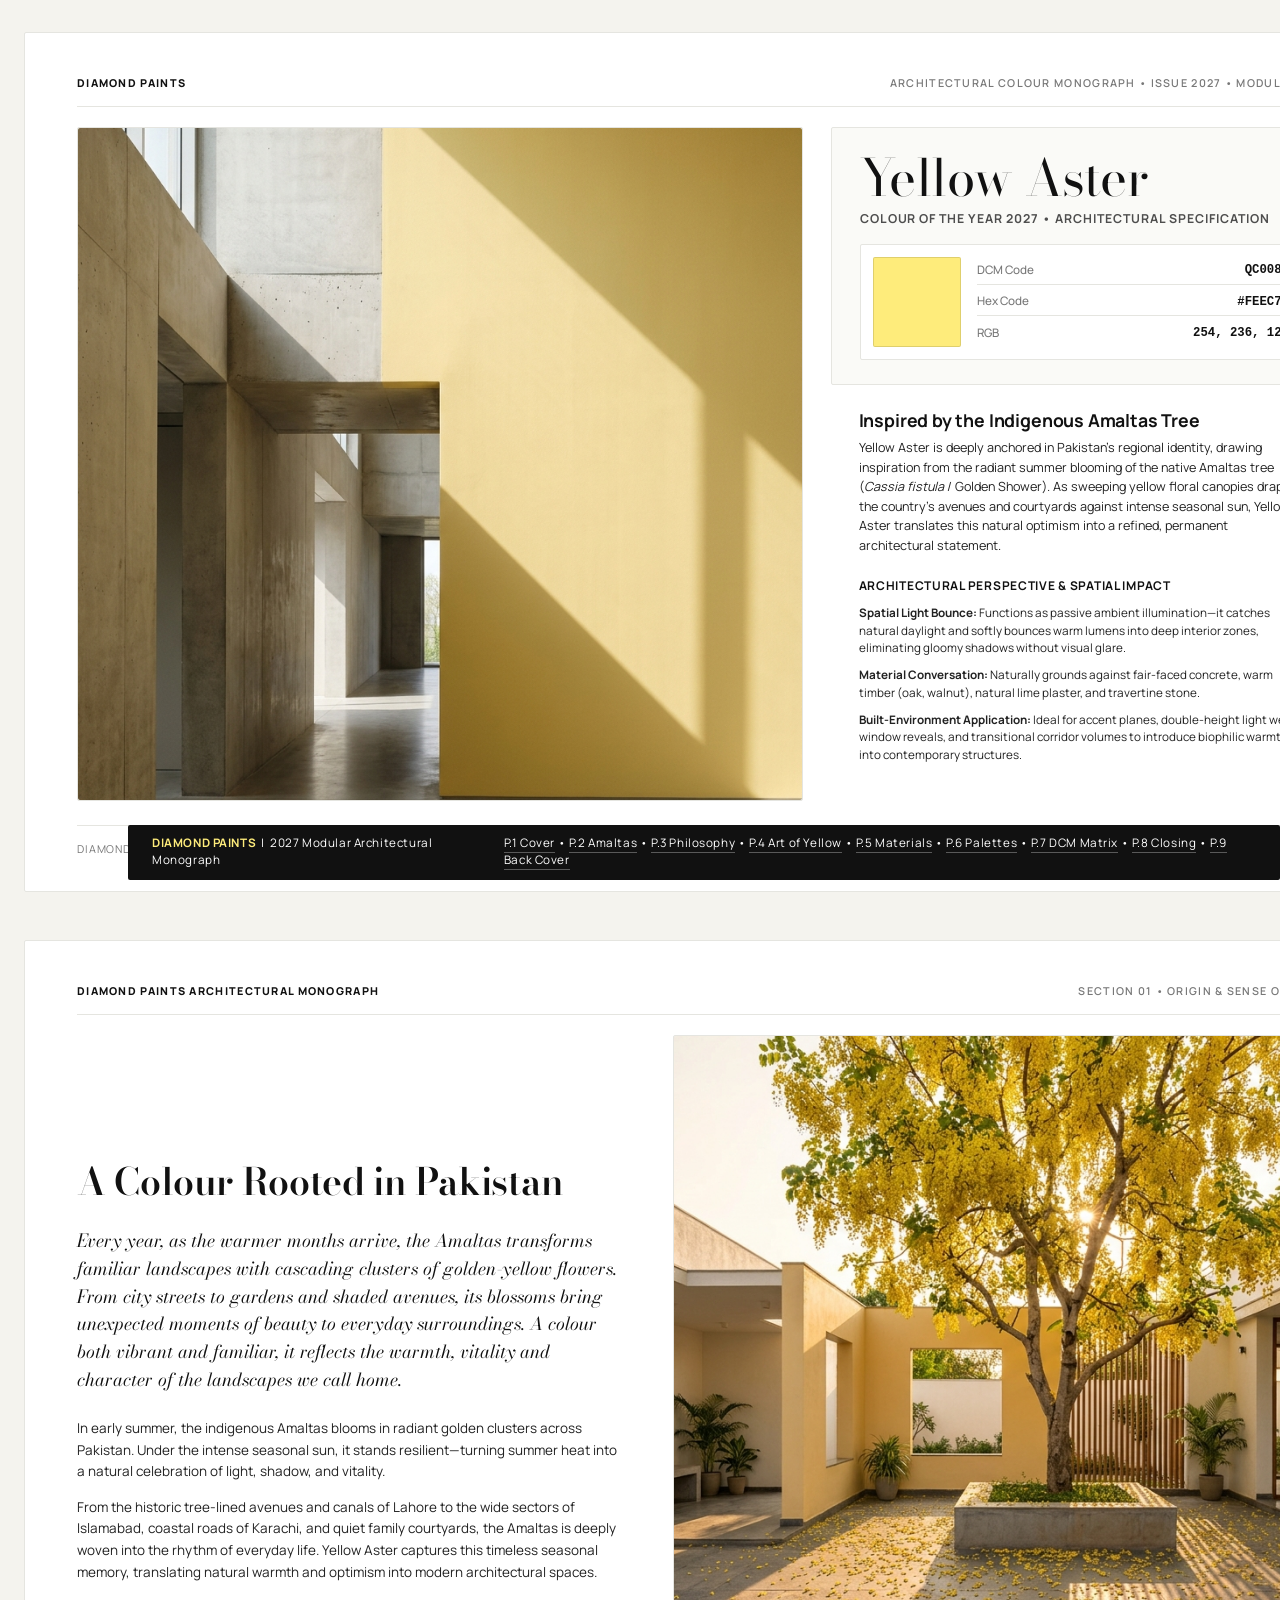
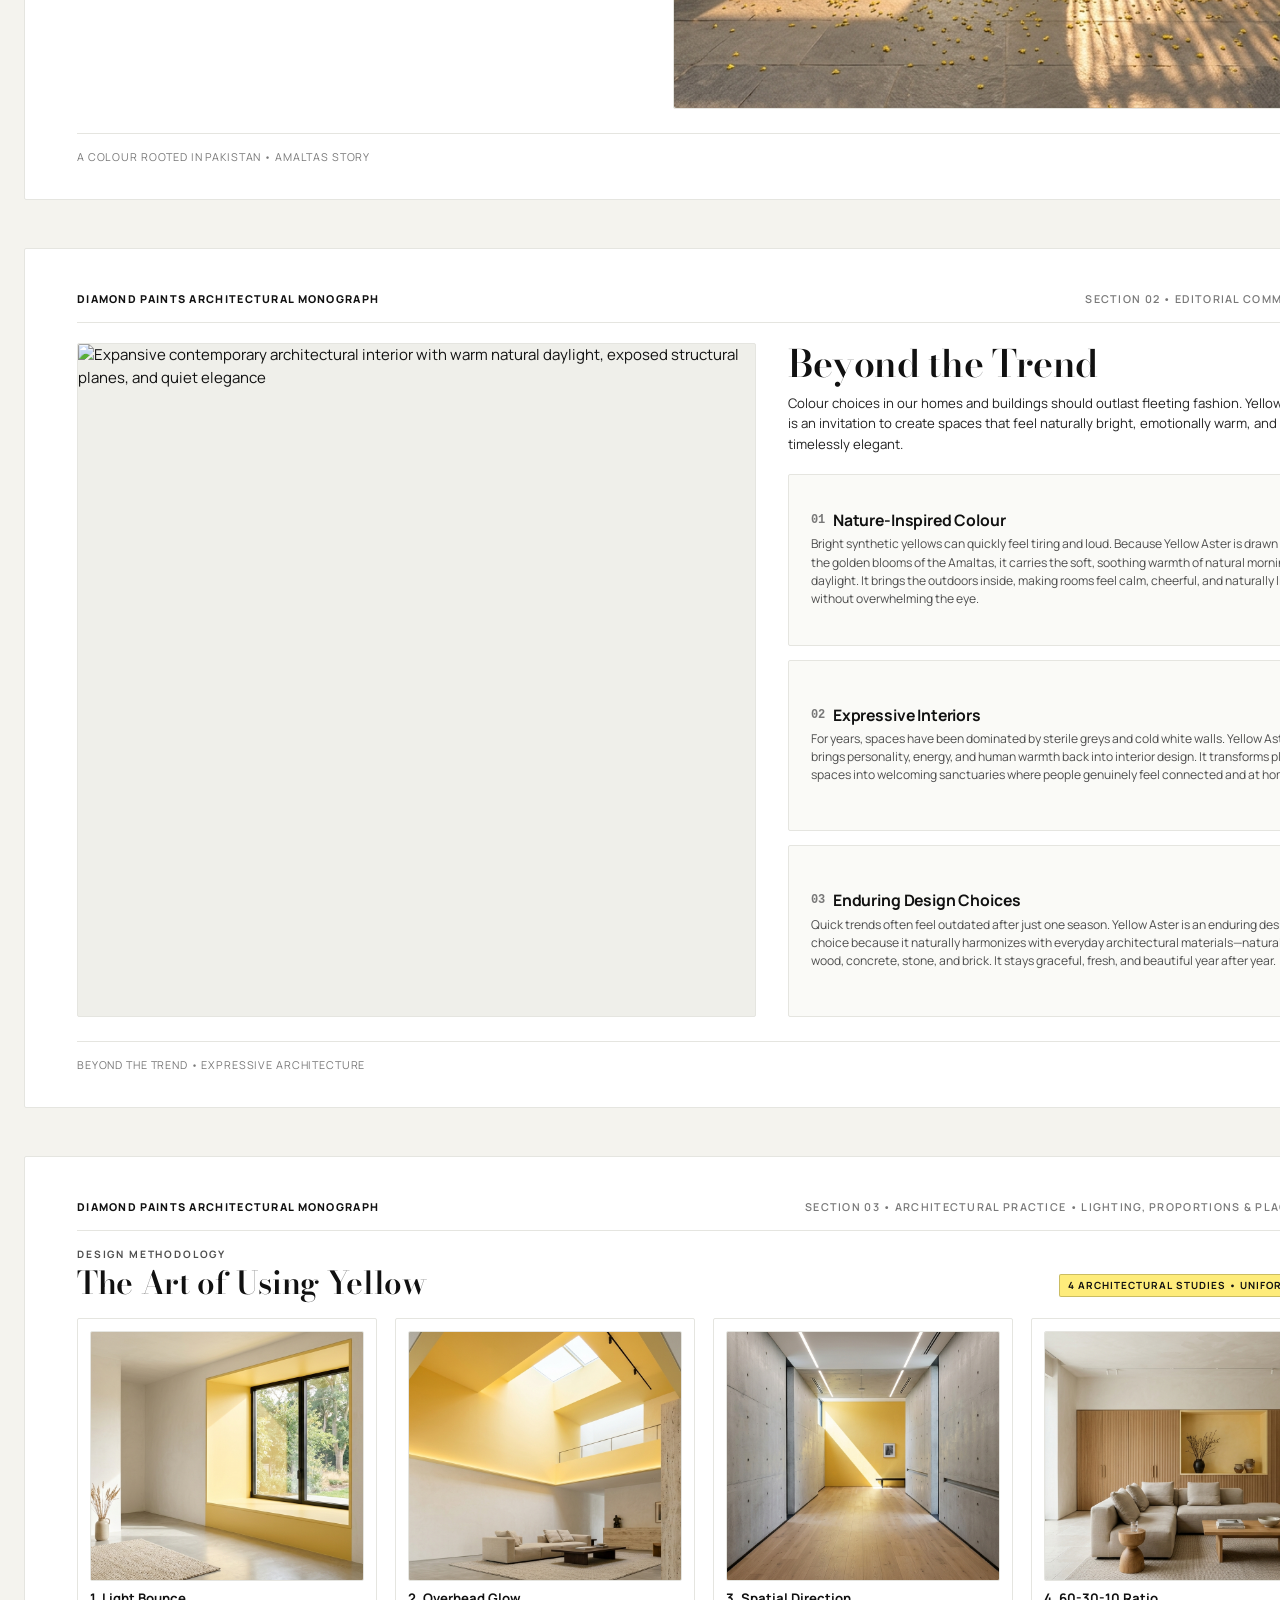
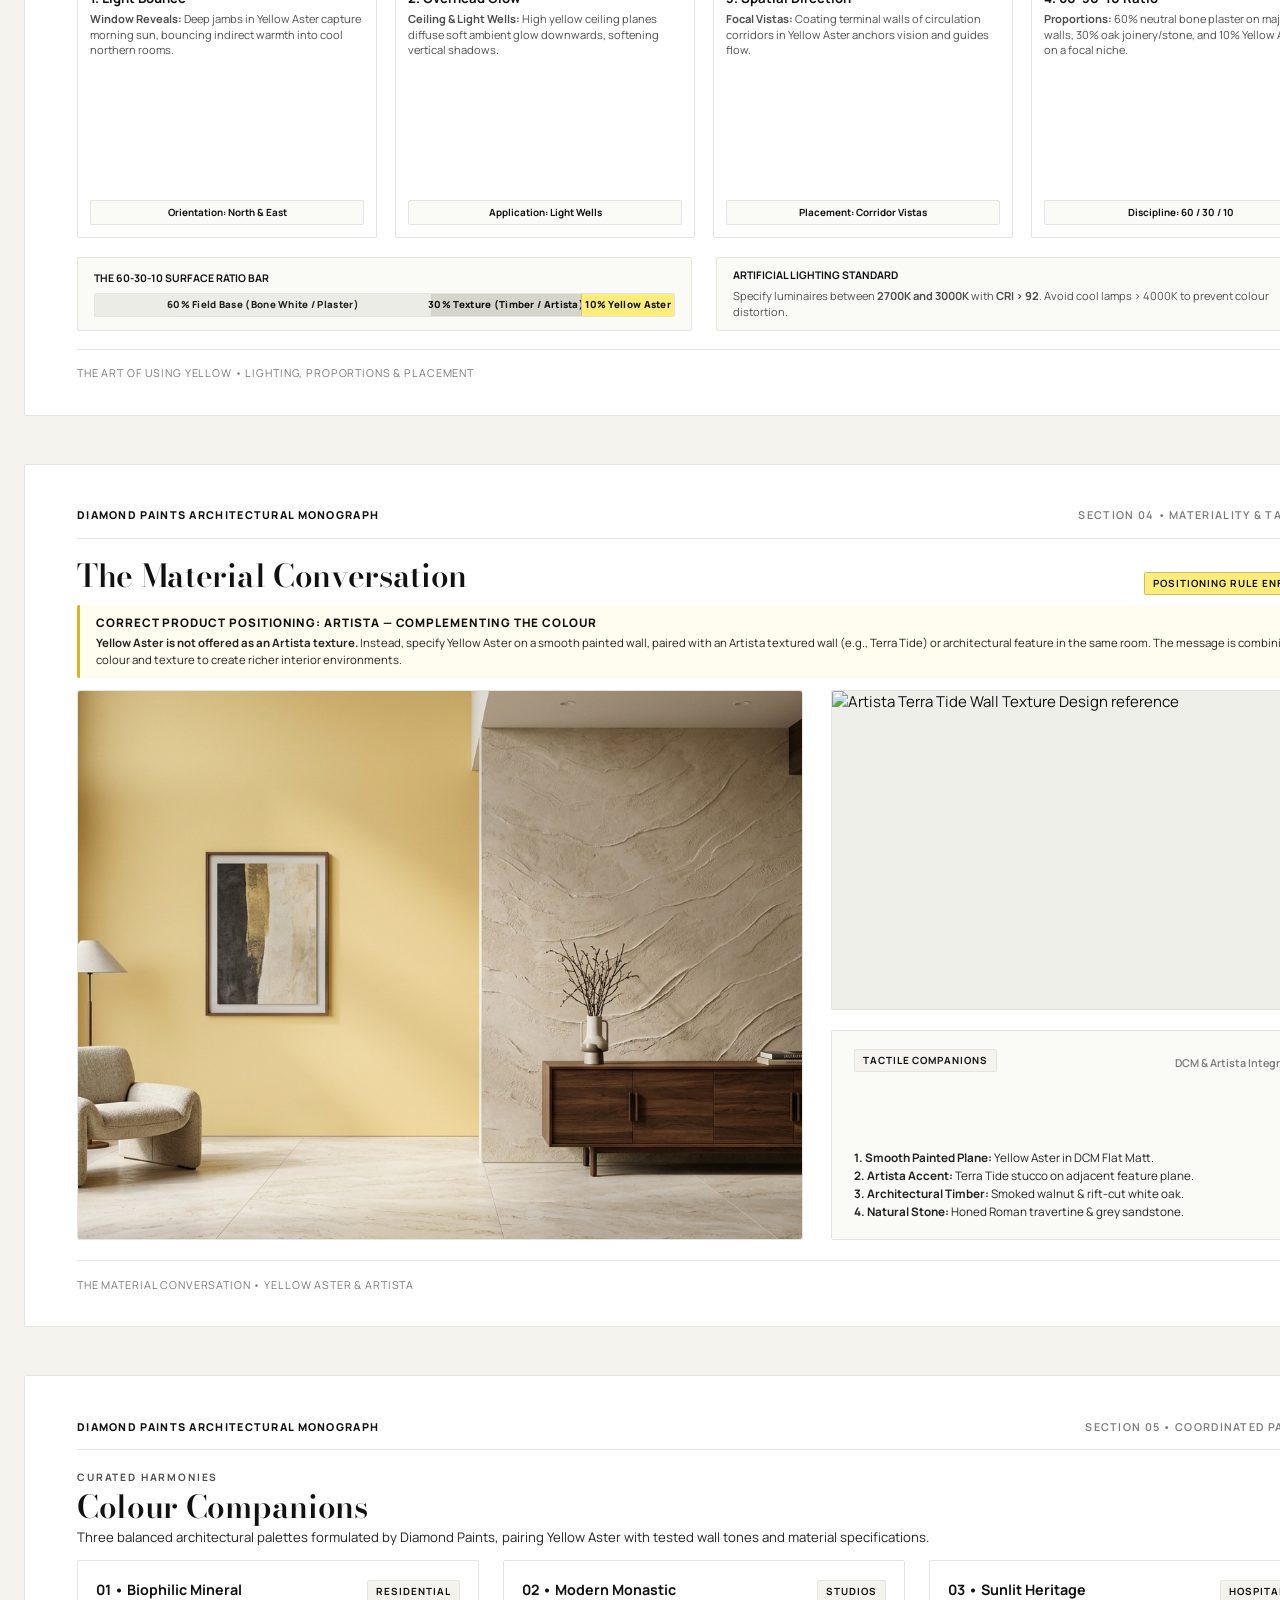
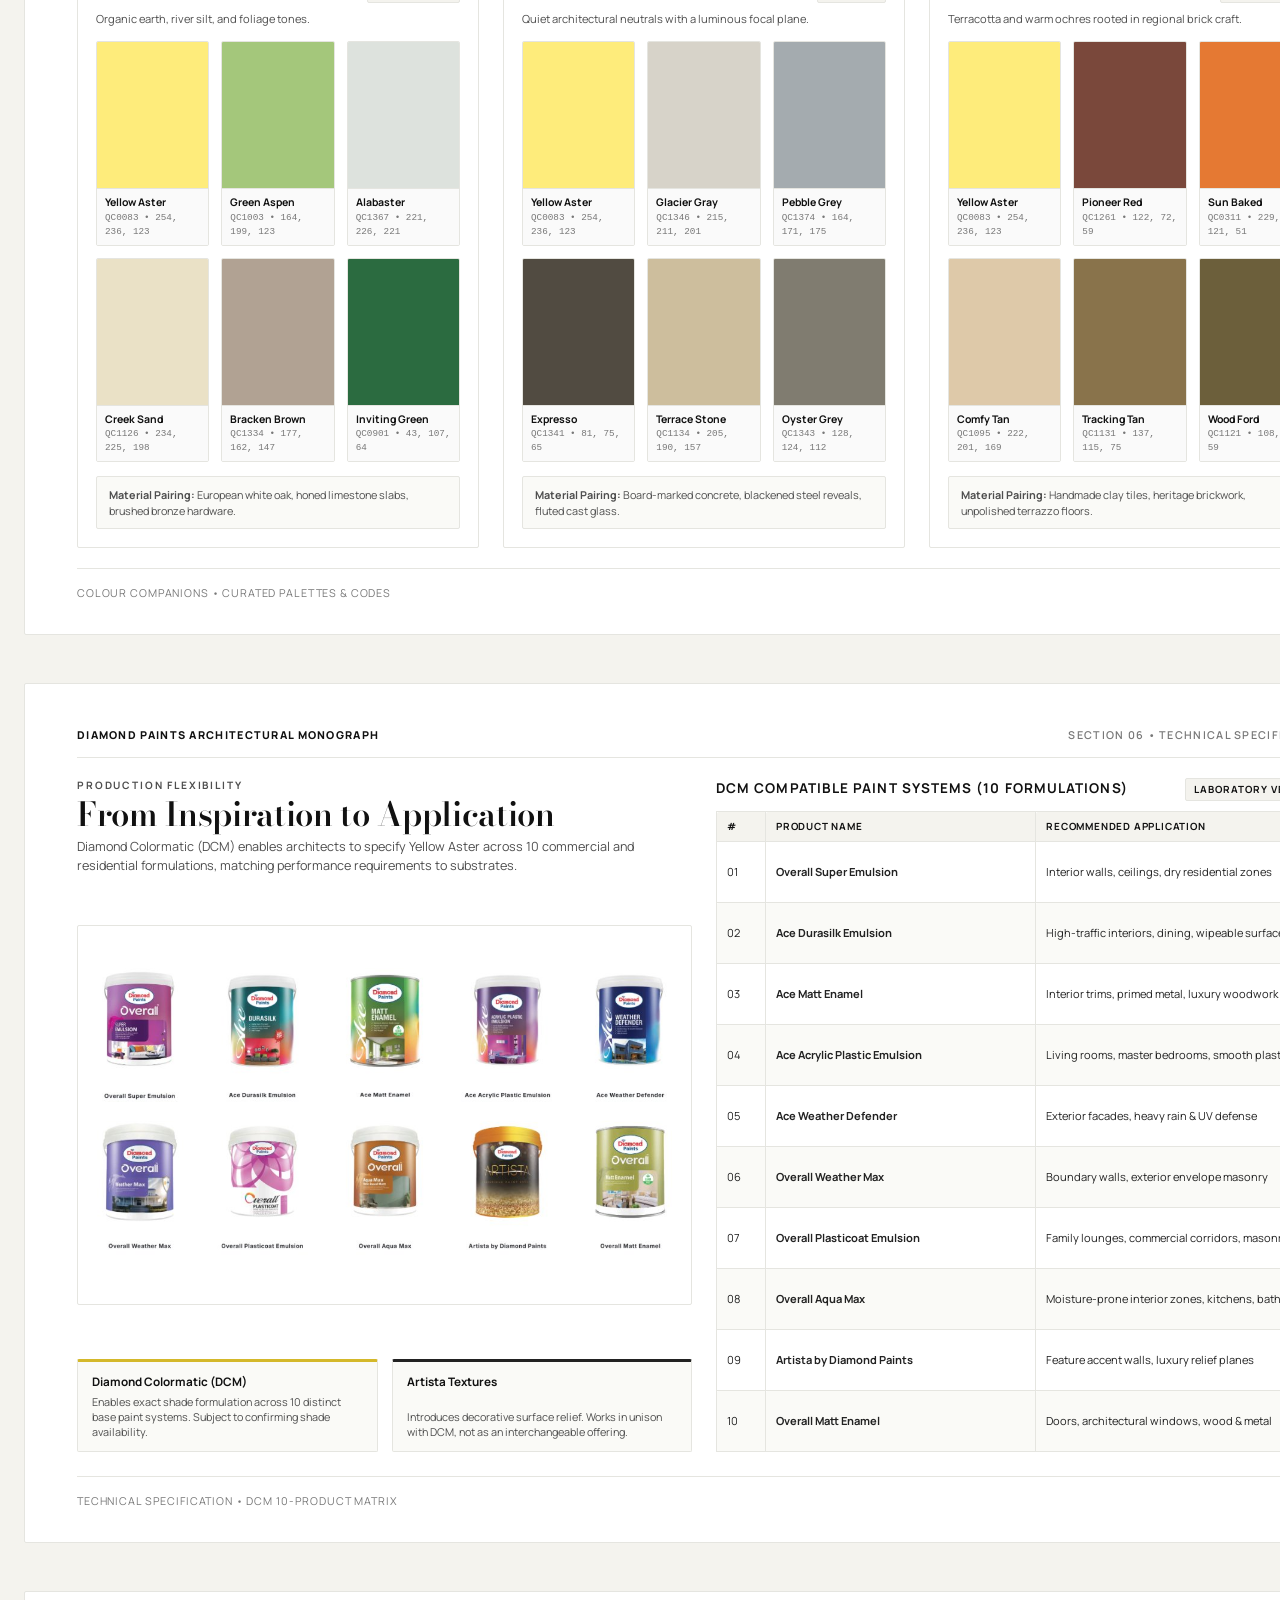
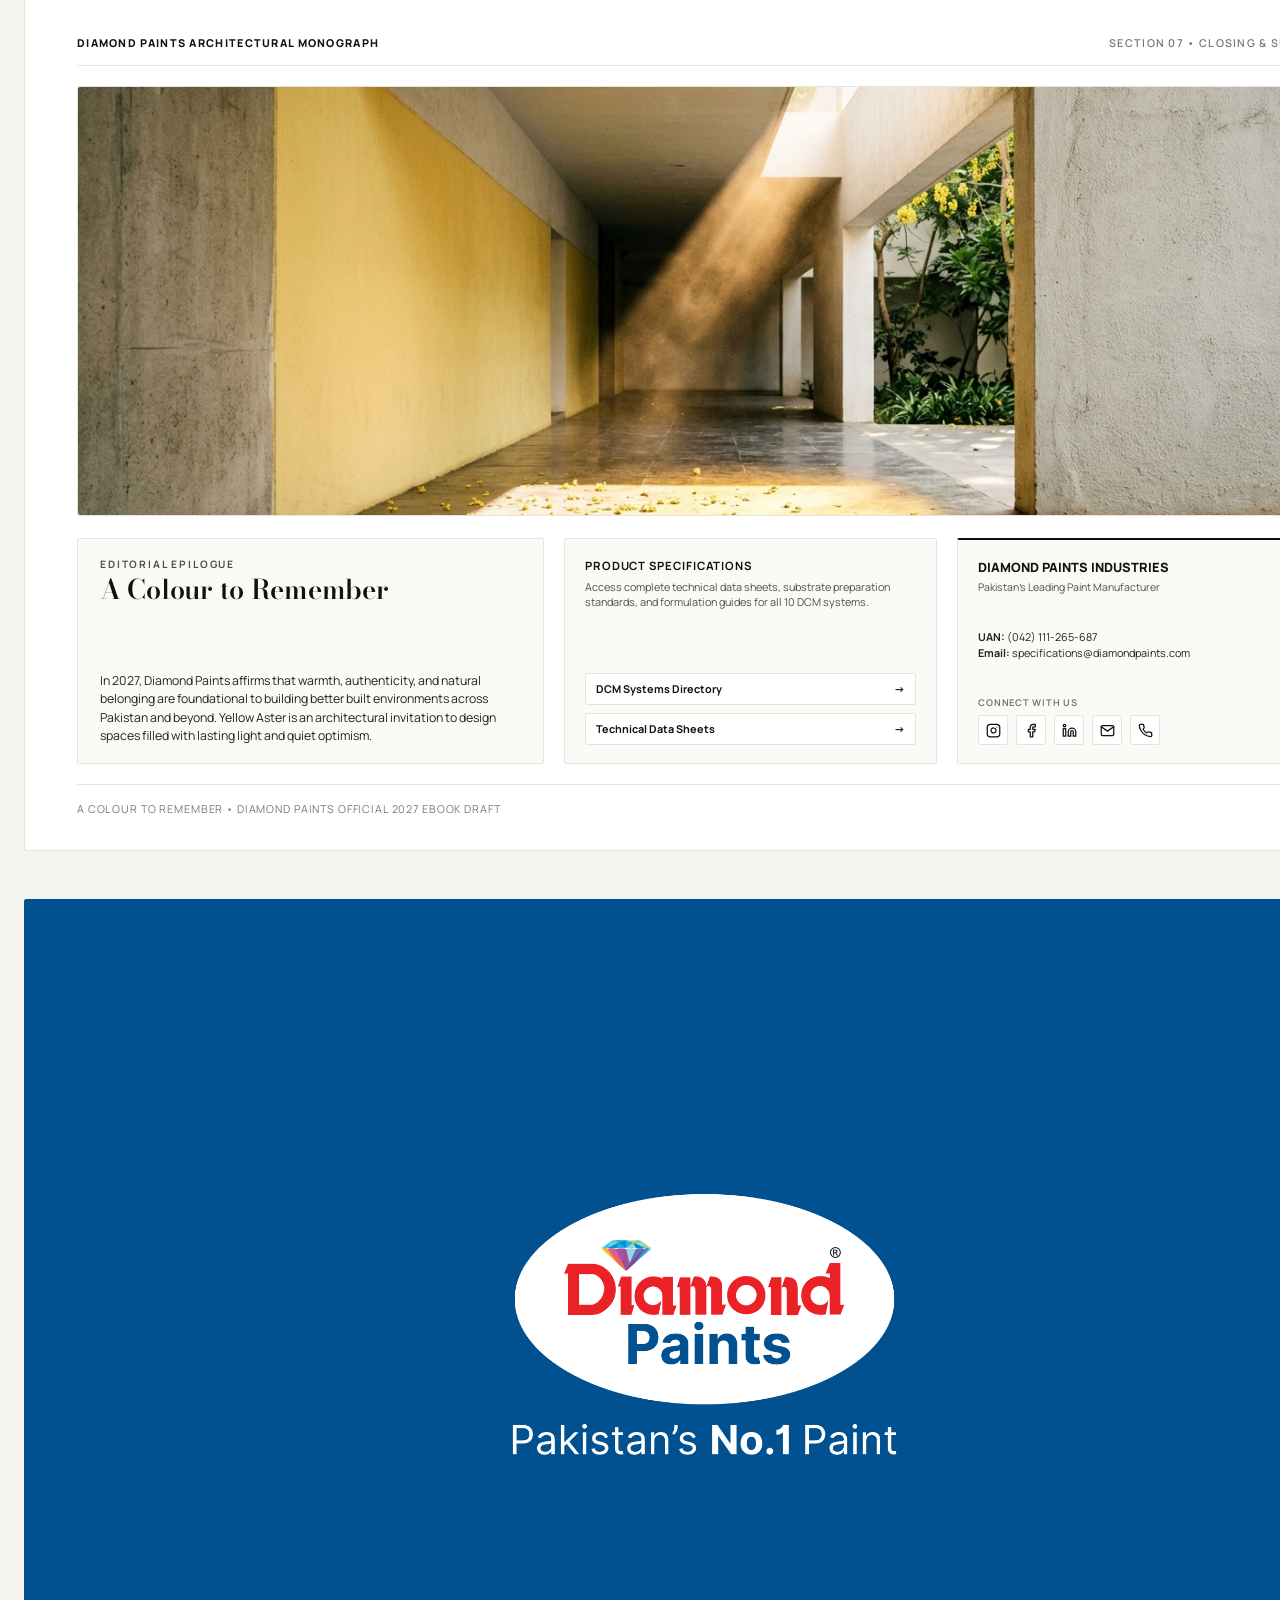
==== index.html @ f9f3ded3 "Diamond Paints Colour of the Year 2027 Architectural Monograph" ====
<!DOCTYPE html>
<html lang="en">
<head>
  <meta charset="UTF-8">
  <meta name="viewport" content="width=1408, initial-scale=0.35, minimum-scale=0.1, maximum-scale=3.0">
  <title>Diamond Paints — Colour of the Year 2027: Yellow Aster (Architectural Grid Edition)</title>
  <link rel="stylesheet" href="styles.css">
</head>
<body>

  <!-- Floating Navigation Controls for Review -->
  <nav class="doc-controls" aria-label="Document Navigation">
    <div><span>DIAMOND PAINTS</span> &nbsp;|&nbsp; 2027 Modular Architectural Monograph</div>
    <div>
      <a href="#page-1">P.1 Cover</a> &bull;
      <a href="#page-2">P.2 Amaltas</a> &bull;
      <a href="#page-3">P.3 Philosophy</a> &bull;
      <a href="#page-4">P.4 Art of Yellow</a> &bull;
      <a href="#page-5">P.5 Materials</a> &bull;
      <a href="#page-6">P.6 Palettes</a> &bull;
      <a href="#page-7">P.7 DCM Matrix</a> &bull;
      <a href="#page-8">P.8 Closing</a> &bull;
      <a href="#page-9">P.9 Back Cover</a>
    </div>
  </nav>

  <!-- =========================================================================
       PAGE 1: COVER (MODULAR ARCHITECTURAL ALIGNMENT)
       ========================================================================= -->
  <section class="page" id="page-1">
    <header class="page-header">
      <div class="brand">DIAMOND PAINTS</div>
      <div>Architectural Colour Monograph &bull; Issue 2027 &bull; Modular Grid</div>
    </header>

    <div class="page-body">
      <div style="display: grid; grid-template-columns: 1.45fr 1fr; gap: 28px; align-items: start;">
        <!-- Left Column: Master Hero Render (Wider and Taller to eliminate bottom space) -->
        <figure style="height: 674px;">
          <div class="img-hero-frame" style="height: 674px;">
            <img src="assets/render-cover.jpg" alt="Architectural monograph cover render featuring minimalist concrete planes, soft morning daylight, and Yellow Aster plane" />
          </div>
        </figure>

        <!-- Right Column: Height-Matched Modular Stack (674px) -->
        <div style="display: flex; flex-direction: column; justify-content: flex-start; height: 674px;">
          <!-- Top Card: Color Identity & Core Specifications (No Formula) -->
          <div class="data-box" style="padding: 24px 28px;">
            <h1 style="font-size: 3.4rem; line-height: 1.02; margin: 0 0 6px 0;">Yellow Aster</h1>

            <div style="font-size: 0.82rem; font-weight: 700; color: var(--slate); text-transform: uppercase; letter-spacing: 0.08em; margin-bottom: 16px;">
              Colour of the Year 2027 &bull; Architectural Specification
            </div>

            <!-- Color Swatch & Specification Grid (Clean presentation: DCM, Hex, RGB) -->
            <div style="display: grid; grid-template-columns: 88px 1fr; gap: 16px; align-items: stretch; background: #FFFFFF; border: 1px solid var(--border-hairline); border-radius: var(--radius); padding: 12px;">
              <!-- Architectural Color Swatch Block -->
              <div style="background: var(--yellow-flower); border: 1px solid rgba(0, 0, 0, 0.12); border-radius: var(--radius); min-height: 82px;"></div>

              <!-- Core Technical Codes (Without Formula Details) -->
              <div style="display: flex; flex-direction: column; justify-content: center; gap: 4px;">
                <div class="data-metric" style="padding: 4px 0;">
                  <span class="label" style="font-size: 0.78rem;">DCM Code</span>
                  <span class="val" style="font-size: 0.82rem;">QC0083</span>
                </div>
                <div class="data-metric" style="padding: 4px 0;">
                  <span class="label" style="font-size: 0.78rem;">Hex Code</span>
                  <span class="val" style="font-size: 0.82rem;">#FEEC7B</span>
                </div>
                <div class="data-metric" style="padding: 4px 0; border-bottom: none;">
                  <span class="label" style="font-size: 0.78rem;">RGB</span>
                  <span class="val" style="font-size: 0.82rem;">254, 236, 123</span>
                </div>
              </div>
            </div>
          </div>

          <!-- Bottom Section: National Positioning (Amaltas Inspiration) & Architectural Guide (Exact 28px Alignment & Natural Spacing) -->
          <div style="padding: 0 28px; margin-top: 26px; display: flex; flex-direction: column;">
            <!-- National Positioning Section -->
            <div style="margin-bottom: 22px;">
              <h3 style="font-size: 1.18rem; margin-bottom: 8px; color: var(--ink);">Inspired by the Indigenous Amaltas Tree</h3>
              <p style="font-size: 0.84rem; line-height: 1.55; color: var(--charcoal); margin: 0;">
                Yellow Aster is deeply anchored in Pakistan’s regional identity, drawing inspiration from the radiant summer blooming of the native Amaltas tree (<em>Cassia fistula</em> / Golden Shower). As sweeping yellow floral canopies drape the country's avenues and courtyards against intense seasonal sun, Yellow Aster translates this natural optimism into a refined, permanent architectural statement.
              </p>
            </div>

            <!-- Architectural Explanation (Easily understandable for Architects - Unboxed) -->
            <div>
              <h4 style="font-size: 0.8rem; margin-bottom: 10px; letter-spacing: 0.06em; text-transform: uppercase; color: var(--ink);">Architectural Perspective &amp; Spatial Impact</h4>
              <div style="display: flex; flex-direction: column; gap: 10px;">
                <p style="font-size: 0.78rem; line-height: 1.48; color: var(--charcoal); margin: 0;">
                  <strong>Spatial Light Bounce:</strong> Functions as passive ambient illumination—it catches natural daylight and softly bounces warm lumens into deep interior zones, eliminating gloomy shadows without visual glare.
                </p>
                <p style="font-size: 0.78rem; line-height: 1.48; color: var(--charcoal); margin: 0;">
                  <strong>Material Conversation:</strong> Naturally grounds against fair-faced concrete, warm timber (oak, walnut), natural lime plaster, and travertine stone.
                </p>
                <p style="font-size: 0.78rem; line-height: 1.48; color: var(--charcoal); margin: 0;">
                  <strong>Built-Environment Application:</strong> Ideal for accent planes, double-height light wells, window reveals, and transitional corridor volumes to introduce biophilic warmth into contemporary structures.
                </p>
              </div>
            </div>
          </div>
        </div>
      </div>
    </div>

    <footer class="page-footer">
      <div>Diamond Paints Professional &bull; Colour Research Division</div>
      <div class="page-number">01</div>
    </footer>
  </section>


  <!-- =========================================================================
       PAGE 2: A COLOUR ROOTED IN PAKISTAN (MODULAR ALIGNMENT)
       ========================================================================= -->
  <section class="page" id="page-2">
    <header class="page-header">
      <div class="brand">Diamond Paints Architectural Monograph</div>
      <div>Section 01 &bull; Origin &amp; Sense of Place</div>
    </header>

    <div class="page-body">
      <div style="display: grid; grid-template-columns: 1.15fr 1.35fr; gap: 36px; align-items: start;">
        
        <!-- Left: Editorial Content (Clean, unboxed, concise) -->
        <div style="display: flex; flex-direction: column; justify-content: center; height: 674px; padding: 8px 12px 8px 0;">
          
          <h2 style="font-size: 2.5rem; line-height: 1.12; margin-bottom: 24px; color: var(--ink);">
            A Colour Rooted in Pakistan
          </h2>

          <!-- The Amaltas Quote (Pure Typography, No Box, No Lines) -->
          <div style="font-family: var(--font-serif); font-size: 1.2rem; line-height: 1.55; color: var(--ink); margin-bottom: 24px; font-style: italic;">
            Every year, as the warmer months arrive, the Amaltas transforms familiar landscapes with cascading clusters of golden-yellow flowers. From city streets to gardens and shaded avenues, its blossoms bring unexpected moments of beauty to everyday surroundings. A colour both vibrant and familiar, it reflects the warmth, vitality and character of the landscapes we call home.
          </div>

          <!-- Seasonal Blooms & Everyday Landscapes Narrative -->
          <div style="display: flex; flex-direction: column; gap: 14px;">
            <p style="font-size: 0.9rem; line-height: 1.6; color: var(--charcoal); margin: 0;">
              In early summer, the indigenous Amaltas blooms in radiant golden clusters across Pakistan. Under the intense seasonal sun, it stands resilient—turning summer heat into a natural celebration of light, shadow, and vitality.
            </p>
            <p style="font-size: 0.9rem; line-height: 1.6; color: var(--charcoal); margin: 0;">
              From the historic tree-lined avenues and canals of Lahore to the wide sectors of Islamabad, coastal roads of Karachi, and quiet family courtyards, the Amaltas is deeply woven into the rhythm of everyday life. Yellow Aster captures this timeless seasonal memory, translating natural warmth and optimism into modern architectural spaces.
            </p>
          </div>

        </div>

        <!-- Right: Amaltas Courtyard Render (Height Matched to 674px) -->
        <figure style="height: 674px;">
          <div class="img-hero-frame" style="height: 674px; width: 100%;">
            <img src="assets/amaltas-architecture.jpg" alt="Contemporary South Asian architectural courtyard with a blooming golden Amaltas tree against grey stone pavers and plaster walls" />
          </div>
        </figure>

      </div>
    </div>

    <footer class="page-footer">
      <div>A Colour Rooted in Pakistan &bull; Amaltas Story</div>
      <div class="page-number">02</div>
    </footer>
  </section>


  <!-- =========================================================================
       PAGE 3: BEYOND THE TREND (MODULAR ALIGNMENT)
       ========================================================================= -->
  <section class="page" id="page-3">
    <header class="page-header">
      <div class="brand">Diamond Paints Architectural Monograph</div>
      <div>Section 02 &bull; Editorial Commentary</div>
    </header>

    <div class="page-body">
      <div style="display: grid; grid-template-columns: 1.25fr 1fr; gap: 32px; align-items: start;">
        <!-- Left: Expansive Architectural Render (674px) -->
        <figure style="height: 674px;">
          <div class="img-hero-frame" style="height: 674px; width: 100%;">
            <img src="https://images.unsplash.com/photo-1600585154340-be6161a56a0c?auto=format&fit=crop&w=1200&q=80" alt="Expansive contemporary architectural interior with warm natural daylight, exposed structural planes, and quiet elegance" />
          </div>
        </figure>

        <!-- Right: Editorial Commentary in Subtle Numbered Boxes -->
        <div style="display: flex; flex-direction: column; justify-content: space-between; height: 674px;">
          
          <div style="margin-bottom: 8px;">
            <h2 style="font-size: 2.5rem; line-height: 1.12; margin: 0 0 8px 0; color: var(--ink);">Beyond the Trend</h2>
            <p style="font-size: 0.88rem; line-height: 1.55; color: var(--charcoal); margin: 0;">
              Colour choices in our homes and buildings should outlast fleeting fashion. Yellow Aster is an invitation to create spaces that feel naturally bright, emotionally warm, and timelessly elegant.
            </p>
          </div>

          <!-- 3 Plain-Language Pillars in Subtle Boxes -->
          <div style="display: flex; flex-direction: column; justify-content: space-between; flex: 1; gap: 14px; margin-top: 12px;">
            
            <!-- Box 1: Nature-Inspired Colour -->
            <div class="data-box" style="flex: 1; display: flex; flex-direction: column; justify-content: center; padding: 18px 22px;">
              <h3 style="font-size: 1.05rem; margin-bottom: 6px; color: var(--ink); font-weight: 700; display: flex; align-items: center; gap: 8px;">
                <span style="font-size: 0.8rem; font-weight: 800; color: var(--neutral-mid); font-family: monospace;">01</span>
                Nature-Inspired Colour
              </h3>
              <p style="font-size: 0.81rem; line-height: 1.5; color: var(--slate); margin: 0;">
                Bright synthetic yellows can quickly feel tiring and loud. Because Yellow Aster is drawn from the golden blooms of the Amaltas, it carries the soft, soothing warmth of natural morning daylight. It brings the outdoors inside, making rooms feel calm, cheerful, and naturally lit without overwhelming the eye.
              </p>
            </div>

            <!-- Box 2: Expressive Interiors -->
            <div class="data-box" style="flex: 1; display: flex; flex-direction: column; justify-content: center; padding: 18px 22px;">
              <h3 style="font-size: 1.05rem; margin-bottom: 6px; color: var(--ink); font-weight: 700; display: flex; align-items: center; gap: 8px;">
                <span style="font-size: 0.8rem; font-weight: 800; color: var(--neutral-mid); font-family: monospace;">02</span>
                Expressive Interiors
              </h3>
              <p style="font-size: 0.81rem; line-height: 1.5; color: var(--slate); margin: 0;">
                For years, spaces have been dominated by sterile greys and cold white walls. Yellow Aster brings personality, energy, and human warmth back into interior design. It transforms plain spaces into welcoming sanctuaries where people genuinely feel connected and at home.
              </p>
            </div>

            <!-- Box 3: Enduring Design Choices -->
            <div class="data-box" style="flex: 1; display: flex; flex-direction: column; justify-content: center; padding: 18px 22px;">
              <h3 style="font-size: 1.05rem; margin-bottom: 6px; color: var(--ink); font-weight: 700; display: flex; align-items: center; gap: 8px;">
                <span style="font-size: 0.8rem; font-weight: 800; color: var(--neutral-mid); font-family: monospace;">03</span>
                Enduring Design Choices
              </h3>
              <p style="font-size: 0.81rem; line-height: 1.5; color: var(--slate); margin: 0;">
                Quick trends often feel outdated after just one season. Yellow Aster is an enduring design choice because it naturally harmonizes with everyday architectural materials—natural wood, concrete, stone, and brick. It stays graceful, fresh, and beautiful year after year.
              </p>
            </div>

          </div>

        </div>
      </div>
    </div>

    <footer class="page-footer">
      <div>Beyond the Trend &bull; Expressive Architecture</div>
      <div class="page-number">03</div>
    </footer>
  </section>


  <!-- =========================================================================
       PAGE 4: THE ART OF USING YELLOW (STRICT ARCHITECTURAL ALIGNMENT)
       ========================================================================= -->
  <section class="page" id="page-4">
    <header class="page-header">
      <div class="brand">Diamond Paints Architectural Monograph</div>
      <div>Section 03 &bull; Architectural Practice &bull; Lighting, Proportions &amp; Placement</div>
    </header>

    <div class="page-body">
      <!-- Top Title & Badge Bar (Fixed Height) -->
      <div style="display: flex; justify-content: space-between; align-items: flex-end; margin-bottom: 12px; height: 50px; flex-shrink: 0;">
        <div>
          <span class="eyebrow">Design Methodology</span>
          <h2 style="margin: 0; line-height: 1.1;">The Art of Using Yellow</h2>
        </div>
        <div style="text-align: right;">
          <span class="spec-badge yellow">4 Architectural Studies &bull; Uniform Grid</span>
        </div>
      </div>

      <!-- Center: 4 Strictly Aligned Cards Grid -->
      <div class="grid-4-col" style="flex: 1; max-height: 520px;">
        
        <!-- Scene 1 -->
        <div class="scene-card-aligned">
          <div class="scene-img-box">
            <img src="assets/render-window-reveal-light.jpg" alt="Window reveal light reflection render showing morning sun bouncing warm golden light off a Yellow Aster jamb" />
          </div>
          <div class="scene-content">
            <h4>1. Light Bounce</h4>
            <p>
              <strong>Window Reveals:</strong> Deep jambs in Yellow Aster capture morning sun, bouncing indirect warmth into cool northern rooms.
            </p>
          </div>
          <div class="spec-tag">Orientation: North &amp; East</div>
        </div>

        <!-- Scene 2 -->
        <div class="scene-card-aligned">
          <div class="scene-img-box">
            <img src="assets/render-ceiling-plane.jpg" alt="Recessed ceiling plane and skylight well in Yellow Aster casting soft ambient glow" />
          </div>
          <div class="scene-content">
            <h4>2. Overhead Glow</h4>
            <p>
              <strong>Ceiling &amp; Light Wells:</strong> High yellow ceiling planes diffuse soft ambient glow downwards, softening vertical shadows.
            </p>
          </div>
          <div class="spec-tag">Application: Light Wells</div>
        </div>

        <!-- Scene 3 -->
        <div class="scene-card-aligned">
          <div class="scene-img-box">
            <img src="assets/render-corridor-focal.jpg" alt="Minimalist corridor focal wall in Yellow Aster drawing the eye down the hallway" />
          </div>
          <div class="scene-content">
            <h4>3. Spatial Direction</h4>
            <p>
              <strong>Focal Vistas:</strong> Coating terminal walls of circulation corridors in Yellow Aster anchors vision and guides flow.
            </p>
          </div>
          <div class="spec-tag">Placement: Corridor Vistas</div>
        </div>

        <!-- Scene 4 -->
        <div class="scene-card-aligned">
          <div class="scene-img-box">
            <img src="assets/render-proportion-balance.jpg" alt="Living space showing 60-30-10 rule with 60% mineral plaster, 30% oak and stone, and 10% Yellow Aster accent" />
          </div>
          <div class="scene-content">
            <h4>4. 60-30-10 Ratio</h4>
            <p>
              <strong>Proportions:</strong> 60% neutral bone plaster on major walls, 30% oak joinery/stone, and 10% Yellow Aster on a focal niche.
            </p>
          </div>
          <div class="spec-tag">Discipline: 60 / 30 / 10</div>
        </div>

      </div>

      <!-- Bottom Bar: Two Identically Sized Boxes (Height Matched) -->
      <div class="grid-2-col" style="height: 72px; flex-shrink: 0; margin-top: 14px;">
        <div class="data-box" style="padding: 10px 16px; justify-content: center;">
          <div style="font-size: 0.7rem; font-weight: 700; text-transform: uppercase; color: var(--ink); margin-bottom: 6px;">
            The 60-30-10 Surface Ratio Bar
          </div>
          <div class="ratio-bar">
            <div class="ratio-seg ratio-60">60% Field Base (Bone White / Plaster)</div>
            <div class="ratio-seg ratio-30">30% Texture (Timber / Artista)</div>
            <div class="ratio-seg ratio-10">10% Yellow Aster</div>
          </div>
        </div>

        <div class="data-box" style="padding: 10px 16px; justify-content: center;">
          <div style="font-size: 0.7rem; font-weight: 700; text-transform: uppercase; color: var(--ink); margin-bottom: 4px;">
            Artificial Lighting Standard
          </div>
          <div style="font-size: 0.74rem; color: var(--slate); line-height: 1.45;">
            Specify luminaires between <strong>2700K and 3000K</strong> with <strong>CRI &gt; 92</strong>. Avoid cool lamps &gt; 4000K to prevent colour distortion.
          </div>
        </div>
      </div>
    </div>

    <footer class="page-footer">
      <div>The Art of Using Yellow &bull; Lighting, Proportions &amp; Placement</div>
      <div class="page-number">04</div>
    </footer>
  </section>


  <!-- =========================================================================
       PAGE 5: THE MATERIAL CONVERSATION (MODULAR ALIGNMENT)
       ========================================================================= -->
  <section class="page" id="page-5">
    <header class="page-header">
      <div class="brand">Diamond Paints Architectural Monograph</div>
      <div>Section 04 &bull; Materiality &amp; Tactility</div>
    </header>

    <div class="page-body">
      <!-- Top Title & Positioning Banner -->
      <div style="flex-shrink: 0; margin-bottom: 12px;">
        <div style="display: flex; justify-content: space-between; align-items: baseline; margin-bottom: 6px;">
          <h2 style="margin: 0;">The Material Conversation</h2>
          <span class="spec-badge yellow">Positioning Rule Enforced</span>
        </div>
        <div class="architect-callout" style="border-left-color: var(--yellow-flower-deep); background: #FFFDF0; padding: 10px 16px; margin: 0;">
          <h4 style="font-size: 0.78rem;">Correct Product Positioning: Artista &mdash; Complementing the Colour</h4>
          <p style="font-size: 0.76rem;">
            <strong>Yellow Aster is not offered as an Artista texture.</strong> Instead, specify Yellow Aster on a smooth painted wall, paired with an Artista textured wall (e.g., Terra Tide) or architectural feature in the same room. The message is combining colour and texture to create richer interior environments.
          </p>
        </div>
      </div>

      <!-- Main Split: Left Image vs Right Stack (Locked Heights: 550px) -->
      <div style="display: grid; grid-template-columns: 1.45fr 1fr; gap: 28px; height: 550px; align-items: stretch;">
        <!-- Left: Living Room Render (550px) -->
        <figure style="height: 550px;">
          <div class="img-hero-frame" style="height: 550px; width: 100%;">
            <img src="assets/render-material-conversation.jpg" alt="Interior living room render showing a smooth wall in Yellow Aster paired with an adjacent Artista textured wave stucco wall, smoked walnut, and travertine floor" />
          </div>
        </figure>

        <!-- Right: Exactly 2 Height-Aligned Stacked Boxes (550px total) -->
        <div style="display: flex; flex-direction: column; justify-content: space-between; height: 550px;">
          <!-- Top: Artista Reference Image Frame -->
          <figure style="height: 320px; margin-bottom: 20px;">
            <div class="img-hero-frame" style="height: 320px; width: 100%;">
              <img src="https://images.openai.com/static-rsc-4/kU7XF5dQpGTr8963zEDglhnfaS8AmP3YCZ8J7GLK_lsOkjI3CpZFHC4VEKpls1S8Ulh7QLNfwQ-r7Ex87ztiDkLBQVtkZQwd9BOqtbhbV3-_hDsVWM-YxFghyYN6_B9a4vs_47fAmKlNdKcnWcG7FqH52dDZFqo0TEarD2QTncw?purpose=inline" alt="Artista Terra Tide Wall Texture Design reference" />
            </div>
          </figure>

          <!-- Bottom: Material Palette Spec Box matching bottom baseline -->
          <div class="data-box" style="height: 210px; justify-content: space-between; padding: 18px 22px;">
            <div style="display: flex; justify-content: space-between; align-items: center;">
              <span class="spec-badge" style="display: inline-block; width: fit-content;">Tactile Companions</span>
              <span style="font-size: 0.72rem; color: var(--neutral-mid); font-weight: 600;">DCM &amp; Artista Integration</span>
            </div>
            <div style="font-size: 0.78rem; color: var(--charcoal); line-height: 1.55;">
              <strong>1. Smooth Painted Plane:</strong> Yellow Aster in DCM Flat Matt.<br>
              <strong>2. Artista Accent:</strong> Terra Tide stucco on adjacent feature plane.<br>
              <strong>3. Architectural Timber:</strong> Smoked walnut &amp; rift-cut white oak.<br>
              <strong>4. Natural Stone:</strong> Honed Roman travertine &amp; grey sandstone.
            </div>
          </div>
        </div>
      </div>
    </div>

    <footer class="page-footer">
      <div>The Material Conversation &bull; Yellow Aster &amp; Artista</div>
      <div class="page-number">05</div>
    </footer>
  </section>


  <!-- =========================================================================
       PAGE 6: COLOUR COMPANIONS (MODULAR ALIGNMENT)
       ========================================================================= -->
  <section class="page" id="page-6">
    <header class="page-header">
      <div class="brand">Diamond Paints Architectural Monograph</div>
      <div>Section 05 &bull; Coordinated Palettes</div>
    </header>

    <div class="page-body">
      <!-- Title Block -->
      <div style="flex-shrink: 0; margin-bottom: 12px;">
        <span class="eyebrow">Curated Harmonies</span>
        <h2 style="margin-bottom: 4px;">Colour Companions</h2>
        <p class="lead" style="font-size: 0.88rem; margin: 0;">
          Three balanced architectural palettes formulated by Diamond Paints, pairing Yellow Aster with tested wall tones and material specifications.
        </p>
      </div>

      <!-- 3 Strictly Aligned Palette Cards Grid (100% Height Matched) -->
      <div class="grid-3-col" style="flex: 1;">
        
        <!-- Palette 01 -->
        <div class="palette-aligned-card">
          <div>
            <div style="display: flex; justify-content: space-between; align-items: baseline; margin-bottom: 4px;">
              <strong style="font-size: 0.95rem; color: var(--ink);">01 &bull; Biophilic Mineral</strong>
              <span class="spec-badge">Residential</span>
            </div>
            <p style="font-size: 0.74rem; color: var(--slate); margin: 0;">Organic earth, river silt, and foliage tones.</p>
          </div>

          <div class="palette-swatches-grid-6">
            <div class="palette-swatch-item">
              <div class="palette-swatch-box" style="background-color: #FEEC7B;"></div>
              <div class="palette-swatch-info"><span class="name">Yellow Aster</span><span class="code">QC0083 &bull; 254, 236, 123</span></div>
            </div>
            <div class="palette-swatch-item">
              <div class="palette-swatch-box" style="background-color: #A4C77B;"></div>
              <div class="palette-swatch-info"><span class="name">Green Aspen</span><span class="code">QC1003 &bull; 164, 199, 123</span></div>
            </div>
            <div class="palette-swatch-item">
              <div class="palette-swatch-box" style="background-color: #DDE2DD;"></div>
              <div class="palette-swatch-info"><span class="name">Alabaster</span><span class="code">QC1367 &bull; 221, 226, 221</span></div>
            </div>
            <div class="palette-swatch-item">
              <div class="palette-swatch-box" style="background-color: #EAE1C6;"></div>
              <div class="palette-swatch-info"><span class="name">Creek Sand</span><span class="code">QC1126 &bull; 234, 225, 198</span></div>
            </div>
            <div class="palette-swatch-item">
              <div class="palette-swatch-box" style="background-color: #B1A293;"></div>
              <div class="palette-swatch-info"><span class="name">Bracken Brown</span><span class="code">QC1334 &bull; 177, 162, 147</span></div>
            </div>
            <div class="palette-swatch-item">
              <div class="palette-swatch-box" style="background-color: #2B6B40;"></div>
              <div class="palette-swatch-info"><span class="name">Inviting Green</span><span class="code">QC0901 &bull; 43, 107, 64</span></div>
            </div>
          </div>

          <div class="data-box" style="padding: 10px 12px; margin: 0; flex-shrink: 0;">
            <div style="font-size: 0.72rem; color: var(--slate); line-height: 1.45;">
              <strong>Material Pairing:</strong> European white oak, honed limestone slabs, brushed bronze hardware.
            </div>
          </div>
        </div>

        <!-- Palette 02 -->
        <div class="palette-aligned-card">
          <div>
            <div style="display: flex; justify-content: space-between; align-items: baseline; margin-bottom: 4px;">
              <strong style="font-size: 0.95rem; color: var(--ink);">02 &bull; Modern Monastic</strong>
              <span class="spec-badge">Studios</span>
            </div>
            <p style="font-size: 0.74rem; color: var(--slate); margin: 0;">Quiet architectural neutrals with a luminous focal plane.</p>
          </div>

          <div class="palette-swatches-grid-6">
            <div class="palette-swatch-item">
              <div class="palette-swatch-box" style="background-color: #FEEC7B;"></div>
              <div class="palette-swatch-info"><span class="name">Yellow Aster</span><span class="code">QC0083 &bull; 254, 236, 123</span></div>
            </div>
            <div class="palette-swatch-item">
              <div class="palette-swatch-box" style="background-color: #D7D3C9;"></div>
              <div class="palette-swatch-info"><span class="name">Glacier Gray</span><span class="code">QC1346 &bull; 215, 211, 201</span></div>
            </div>
            <div class="palette-swatch-item">
              <div class="palette-swatch-box" style="background-color: #A4ABAF;"></div>
              <div class="palette-swatch-info"><span class="name">Pebble Grey</span><span class="code">QC1374 &bull; 164, 171, 175</span></div>
            </div>
            <div class="palette-swatch-item">
              <div class="palette-swatch-box" style="background-color: #514B41;"></div>
              <div class="palette-swatch-info"><span class="name">Expresso</span><span class="code">QC1341 &bull; 81, 75, 65</span></div>
            </div>
            <div class="palette-swatch-item">
              <div class="palette-swatch-box" style="background-color: #CDBE9D;"></div>
              <div class="palette-swatch-info"><span class="name">Terrace Stone</span><span class="code">QC1134 &bull; 205, 190, 157</span></div>
            </div>
            <div class="palette-swatch-item">
              <div class="palette-swatch-box" style="background-color: #807C70;"></div>
              <div class="palette-swatch-info"><span class="name">Oyster Grey</span><span class="code">QC1343 &bull; 128, 124, 112</span></div>
            </div>
          </div>

          <div class="data-box" style="padding: 10px 12px; margin: 0; flex-shrink: 0;">
            <div style="font-size: 0.72rem; color: var(--slate); line-height: 1.45;">
              <strong>Material Pairing:</strong> Board-marked concrete, blackened steel reveals, fluted cast glass.
            </div>
          </div>
        </div>

        <!-- Palette 03 -->
        <div class="palette-aligned-card">
          <div>
            <div style="display: flex; justify-content: space-between; align-items: baseline; margin-bottom: 4px;">
              <strong style="font-size: 0.95rem; color: var(--ink);">03 &bull; Sunlit Heritage</strong>
              <span class="spec-badge">Hospitality</span>
            </div>
            <p style="font-size: 0.74rem; color: var(--slate); margin: 0;">Terracotta and warm ochres rooted in regional brick craft.</p>
          </div>

          <div class="palette-swatches-grid-6">
            <div class="palette-swatch-item">
              <div class="palette-swatch-box" style="background-color: #FEEC7B;"></div>
              <div class="palette-swatch-info"><span class="name">Yellow Aster</span><span class="code">QC0083 &bull; 254, 236, 123</span></div>
            </div>
            <div class="palette-swatch-item">
              <div class="palette-swatch-box" style="background-color: #7A483B;"></div>
              <div class="palette-swatch-info"><span class="name">Pioneer Red</span><span class="code">QC1261 &bull; 122, 72, 59</span></div>
            </div>
            <div class="palette-swatch-item">
              <div class="palette-swatch-box" style="background-color: #E57933;"></div>
              <div class="palette-swatch-info"><span class="name">Sun Baked</span><span class="code">QC0311 &bull; 229, 121, 51</span></div>
            </div>
            <div class="palette-swatch-item">
              <div class="palette-swatch-box" style="background-color: #DEC9A9;"></div>
              <div class="palette-swatch-info"><span class="name">Comfy Tan</span><span class="code">QC1095 &bull; 222, 201, 169</span></div>
            </div>
            <div class="palette-swatch-item">
              <div class="palette-swatch-box" style="background-color: #89734B;"></div>
              <div class="palette-swatch-info"><span class="name">Tracking Tan</span><span class="code">QC1131 &bull; 137, 115, 75</span></div>
            </div>
            <div class="palette-swatch-item">
              <div class="palette-swatch-box" style="background-color: #6C5F3B;"></div>
              <div class="palette-swatch-info"><span class="name">Wood Ford</span><span class="code">QC1121 &bull; 108, 95, 59</span></div>
            </div>
          </div>

          <div class="data-box" style="padding: 10px 12px; margin: 0; flex-shrink: 0;">
            <div style="font-size: 0.72rem; color: var(--slate); line-height: 1.45;">
              <strong>Material Pairing:</strong> Handmade clay tiles, heritage brickwork, unpolished terrazzo floors.
            </div>
          </div>
        </div>

      </div>
    </div>

    <footer class="page-footer">
      <div>Colour Companions &bull; Curated Palettes &amp; Codes</div>
      <div class="page-number">06</div>
    </footer>
  </section>


  <!-- =========================================================================
       PAGE 7: FROM INSPIRATION TO APPLICATION (MODULAR ALIGNMENT)
       ========================================================================= -->
  <section class="page" id="page-7">
    <header class="page-header">
      <div class="brand">Diamond Paints Architectural Monograph</div>
      <div>Section 06 &bull; Technical Specification</div>
    </header>

    <div class="page-body">
      <div class="grid-2-col" style="height: 674px; align-items: stretch;">
        <!-- Left: Studio Swatches Image & DCM vs Artista Modules (674px) -->
        <div style="display: flex; flex-direction: column; justify-content: space-between; height: 674px;">
          <div>
            <span class="eyebrow" style="margin-bottom: 2px;">Production Flexibility</span>
            <h2 style="font-size: 2.2rem; margin: 0 0 6px 0; line-height: 1.1;">From Inspiration to Application</h2>
            <p style="font-size: 0.84rem; color: var(--slate); margin: 0 0 10px 0;">
              Diamond Colormatic (DCM) enables architects to specify Yellow Aster across 10 commercial and residential formulations, matching performance requirements to substrates.
            </p>
          </div>

          <figure style="height: 380px; margin-bottom: 14px;">
            <div class="img-hero-frame" style="height: 380px; width: 100%; background: #FFFFFF;">
              <img src="assets/dcm-10-products.jpg" alt="Diamond Paints 10 Compatible DCM Products" style="object-fit: contain; width: 100%; height: 100%;" />
            </div>
          </figure>

          <div style="display: grid; grid-template-columns: 1fr 1fr; gap: 14px; flex-shrink: 0;">
            <div class="data-box" style="border-top: 3px solid var(--yellow-flower-deep); padding: 12px 14px;">
              <strong style="font-size: 0.78rem; color: var(--ink);">Diamond Colormatic (DCM)</strong>
              <p style="font-size: 0.72rem; margin: 3px 0 0 0; color: var(--slate); line-height: 1.4;">
                Enables exact shade formulation across 10 distinct base paint systems. Subject to confirming shade availability.
              </p>
            </div>
            <div class="data-box" style="border-top: 3px solid var(--charcoal); padding: 12px 14px;">
              <strong style="font-size: 0.78rem; color: var(--ink);">Artista Textures</strong>
              <p style="font-size: 0.72rem; margin: 3px 0 0 0; color: var(--slate); line-height: 1.4;">
                Introduces decorative surface relief. Works in unison with DCM, not as an interchangeable offering.
              </p>
            </div>
          </div>
        </div>

        <!-- Right: Compact 10-Product Table (Exact Height Matched with Left Column: 674px) -->
        <div style="display: flex; flex-direction: column; justify-content: space-between; height: 674px;">
          <div style="display: flex; justify-content: space-between; align-items: baseline; margin-bottom: 6px; flex-shrink: 0;">
            <h3 style="font-size: 0.9rem; text-transform: uppercase; letter-spacing: 0.08em; margin: 0;">
              DCM Compatible Paint Systems (10 Formulations)
            </h3>
            <span class="spec-badge">Laboratory Verified</span>
          </div>

          <table class="spec-table" style="flex: 1;">
            <thead>
              <tr>
                <th style="width: 8%;">#</th>
                <th style="width: 44%;">Product Name</th>
                <th style="width: 48%;">Recommended Application</th>
              </tr>
            </thead>
            <tbody>
              <tr>
                <td>01</td>
                <td><strong>Overall Super Emulsion</strong></td>
                <td>Interior walls, ceilings, dry residential zones</td>
              </tr>
              <tr>
                <td>02</td>
                <td><strong>Ace Durasilk Emulsion</strong></td>
                <td>High-traffic interiors, dining, wipeable surfaces</td>
              </tr>
              <tr>
                <td>03</td>
                <td><strong>Ace Matt Enamel</strong></td>
                <td>Interior trims, primed metal, luxury woodwork</td>
              </tr>
              <tr>
                <td>04</td>
                <td><strong>Ace Acrylic Plastic Emulsion</strong></td>
                <td>Living rooms, master bedrooms, smooth plaster</td>
              </tr>
              <tr>
                <td>05</td>
                <td><strong>Ace Weather Defender</strong></td>
                <td>Exterior facades, heavy rain &amp; UV defense</td>
              </tr>
              <tr>
                <td>06</td>
                <td><strong>Overall Weather Max</strong></td>
                <td>Boundary walls, exterior envelope masonry</td>
              </tr>
              <tr>
                <td>07</td>
                <td><strong>Overall Plasticoat Emulsion</strong></td>
                <td>Family lounges, commercial corridors, masonry</td>
              </tr>
              <tr>
                <td>08</td>
                <td><strong>Overall Aqua Max</strong></td>
                <td>Moisture-prone interior zones, kitchens, baths</td>
              </tr>
              <tr>
                <td>09</td>
                <td><strong>Artista by Diamond Paints</strong></td>
                <td>Feature accent walls, luxury relief planes</td>
              </tr>
              <tr>
                <td>10</td>
                <td><strong>Overall Matt Enamel</strong></td>
                <td>Doors, architectural windows, wood &amp; metal</td>
              </tr>
            </tbody>
          </table>
        </div>
      </div>
    </div>

    <footer class="page-footer">
      <div>Technical Specification &bull; DCM 10-Product Matrix</div>
      <div class="page-number">07</div>
    </footer>
  </section>


  <!-- =========================================================================
       PAGE 8: A COLOUR TO REMEMBER (MODULAR ALIGNMENT)
       ========================================================================= -->
  <section class="page" id="page-8">
    <header class="page-header">
      <div class="brand">Diamond Paints Architectural Monograph</div>
      <div>Section 07 &bull; Closing &amp; Support</div>
    </header>

    <div class="page-body">
      <!-- Top: Big Expansive Hero Render (Full Width) -->
      <figure style="height: 430px; width: 100%; margin-bottom: 18px;">
        <div class="img-hero-frame" style="height: 430px; width: 100%;">
          <img src="assets/render-closing-cinematic.jpg" alt="Cinematic architectural still titled Amaltas in Light with a golden sunbeam slicing through a minimalist colonnade and yellow petals on polished stone" style="object-position: center 40%;" />
        </div>
      </figure>

      <!-- Bottom: Content Grid Below Image (Aligned 3-Column Stack) -->
      <div style="display: grid; grid-template-columns: 1.25fr 1fr 1fr; gap: 20px; height: 226px; align-items: stretch;">
        <!-- Column 1: Editorial Epilogue -->
        <div class="data-box" style="height: 100%; justify-content: space-between; padding: 18px 22px;">
          <div>
            <span class="eyebrow" style="margin-bottom: 2px;">Editorial Epilogue</span>
            <h2 style="font-size: 1.8rem; margin: 0 0 6px 0; line-height: 1.1;">A Colour to Remember</h2>
          </div>
          <p style="font-size: 0.82rem; line-height: 1.5; color: var(--charcoal); margin: 0;">
            In 2027, Diamond Paints affirms that warmth, authenticity, and natural belonging are foundational to building better built environments across Pakistan and beyond. Yellow Aster is an architectural invitation to design spaces filled with lasting light and quiet optimism.
          </p>
        </div>

        <!-- Column 2: Links to Product Specifications -->
        <div class="data-box" style="height: 100%; justify-content: space-between; padding: 18px 20px;">
          <div>
            <div style="font-size: 0.76rem; font-weight: 700; text-transform: uppercase; letter-spacing: 0.08em; color: var(--ink); margin-bottom: 4px;">
              Product Specifications
            </div>
            <p style="font-size: 0.72rem; color: var(--slate); line-height: 1.45; margin: 0;">
              Access complete technical data sheets, substrate preparation standards, and formulation guides for all 10 DCM systems.
            </p>
          </div>
          <div style="display: flex; flex-direction: column; gap: 8px;">
            <a href="https://www.diamondpaints.com/products" target="_blank" rel="noopener" style="display: flex; justify-content: space-between; align-items: center; font-size: 0.72rem; font-weight: 700; color: var(--ink); text-decoration: none; padding: 7px 10px; background: #FFFFFF; border: 1px solid var(--border-hairline); border-radius: var(--radius);">
              <span>DCM Systems Directory</span>
              <span>&rarr;</span>
            </a>
            <a href="https://www.diamondpaints.com/specifications" target="_blank" rel="noopener" style="display: flex; justify-content: space-between; align-items: center; font-size: 0.72rem; font-weight: 700; color: var(--ink); text-decoration: none; padding: 7px 10px; background: #FFFFFF; border: 1px solid var(--border-hairline); border-radius: var(--radius);">
              <span>Technical Data Sheets</span>
              <span>&rarr;</span>
            </a>
          </div>
        </div>

        <!-- Column 3: Brand Information & Social / Contact Channels -->
        <div class="data-box" style="height: 100%; justify-content: space-between; padding: 18px 20px; border-top: 2px solid var(--ink);">
          <div>
            <div style="font-weight: 800; font-size: 0.85rem; color: var(--ink); margin-bottom: 2px;">
              DIAMOND PAINTS INDUSTRIES
            </div>
            <div style="font-size: 0.7rem; color: var(--slate); line-height: 1.4;">
              Pakistan&rsquo;s Leading Paint Manufacturer
            </div>
          </div>
          
          <div style="font-size: 0.72rem; color: var(--charcoal); line-height: 1.45;">
            <strong>UAN:</strong> (042) 111-265-687<br>
            <strong>Email:</strong> specifications@diamondpaints.com
          </div>

          <!-- Icons: Instagram, Facebook, LinkedIn, Email, Contact -->
          <div>
            <div style="font-size: 0.62rem; font-weight: 700; text-transform: uppercase; letter-spacing: 0.08em; color: var(--neutral-mid); margin-bottom: 6px;">
              Connect With Us
            </div>
            <div style="display: flex; gap: 8px; align-items: center;">
              <!-- Instagram -->
              <a href="https://instagram.com/diamondpaintspakistan" target="_blank" rel="noopener" title="Instagram" style="display: flex; align-items: center; justify-content: center; width: 30px; height: 30px; border: 1px solid var(--border-hairline); border-radius: var(--radius); color: var(--ink); text-decoration: none; background: #FFFFFF;">
                <svg width="15" height="15" viewBox="0 0 24 24" fill="none" stroke="currentColor" stroke-width="2" stroke-linecap="round" stroke-linejoin="round"><rect x="2" y="2" width="20" height="20" rx="5" ry="5"></rect><path d="M16 11.37A4 4 0 1 1 12.63 8 4 4 0 0 1 16 11.37z"></path><line x1="17.5" y1="6.5" x2="17.51" y2="6.5"></line></svg>
              </a>
              <!-- Facebook -->
              <a href="https://facebook.com/diamondpaintspakistan" target="_blank" rel="noopener" title="Facebook" style="display: flex; align-items: center; justify-content: center; width: 30px; height: 30px; border: 1px solid var(--border-hairline); border-radius: var(--radius); color: var(--ink); text-decoration: none; background: #FFFFFF;">
                <svg width="15" height="15" viewBox="0 0 24 24" fill="none" stroke="currentColor" stroke-width="2" stroke-linecap="round" stroke-linejoin="round"><path d="M18 2h-3a5 5 0 0 0-5 5v3H7v4h3v8h4v-8h3l1-4h-4V7a1 1 0 0 1 1-1h3z"></path></svg>
              </a>
              <!-- LinkedIn -->
              <a href="https://linkedin.com/company/diamond-paints-industries" target="_blank" rel="noopener" title="LinkedIn" style="display: flex; align-items: center; justify-content: center; width: 30px; height: 30px; border: 1px solid var(--border-hairline); border-radius: var(--radius); color: var(--ink); text-decoration: none; background: #FFFFFF;">
                <svg width="15" height="15" viewBox="0 0 24 24" fill="none" stroke="currentColor" stroke-width="2" stroke-linecap="round" stroke-linejoin="round"><path d="M16 8a6 6 0 0 1 6 6v7h-4v-7a2 2 0 0 0-2-2 2 2 0 0 0-2 2v7h-4v-7a6 6 0 0 1 6-6z"></path><rect x="2" y="9" width="4" height="12"></rect><circle cx="4" cy="4" r="2"></circle></svg>
              </a>
              <!-- Email -->
              <a href="mailto:specifications@diamondpaints.com" title="Email" style="display: flex; align-items: center; justify-content: center; width: 30px; height: 30px; border: 1px solid var(--border-hairline); border-radius: var(--radius); color: var(--ink); text-decoration: none; background: #FFFFFF;">
                <svg width="15" height="15" viewBox="0 0 24 24" fill="none" stroke="currentColor" stroke-width="2" stroke-linecap="round" stroke-linejoin="round"><path d="M4 4h16c1.1 0 2 .9 2 2v12c0 1.1-.9 2-2 2H4c-1.1 0-2-.9-2-2V6c0-1.1.9-2 2-2z"></path><polyline points="22,6 12,13 2,6"></polyline></svg>
              </a>
              <!-- Contact / Phone -->
              <a href="tel:042111265687" title="Contact Phone" style="display: flex; align-items: center; justify-content: center; width: 30px; height: 30px; border: 1px solid var(--border-hairline); border-radius: var(--radius); color: var(--ink); text-decoration: none; background: #FFFFFF;">
                <svg width="15" height="15" viewBox="0 0 24 24" fill="none" stroke="currentColor" stroke-width="2" stroke-linecap="round" stroke-linejoin="round"><path d="M22 16.92v3a2 2 0 0 1-2.18 2 19.79 19.79 0 0 1-8.63-3.07 19.5 19.5 0 0 1-6-6 19.79 19.79 0 0 1-3.07-8.67A2 2 0 0 1 4.11 2h3a2 2 0 0 1 2 1.72 12.84 12.84 0 0 0 .7 2.81 2 2 0 0 1-.45 2.11L8.09 9.91a16 16 0 0 0 6 6l1.27-1.27a2 2 0 0 1 2.11-.45 12.84 12.84 0 0 0 2.81.7A2 2 0 0 1 22 16.92z"></path></svg>
              </a>
            </div>
          </div>
        </div>
      </div>
    </div>

    <footer class="page-footer">
      <div>A Colour to Remember &bull; Diamond Paints Official 2027 Ebook Draft</div>
      <div class="page-number">08</div>
    </footer>
  </section>

  <!-- =========================================================================
       PAGE 9: BACK COVER (OFFICIAL BRAND BLUE & CENTERED LOGO)
       ========================================================================= -->
  <section class="page page-back-cover" id="page-9">
    <div class="back-cover-center">
      <div class="back-cover-logo-frame">
        <img src="assets/logo-white-tagline.png" alt="Diamond Paints — White Tagline Logo" class="back-cover-logo" />
      </div>
    </div>
  </section>

</body>
</html>
---- styles.css ----
/* ==========================================================================
   DIAMOND PAINTS — COLOUR OF THE YEAR 2027 EBOOK
   "YELLOW ASTER" (DCM CODE: QC0083 | RGB: 254, 236, 123 | HEX: #FEEC7B)
   Design System: Architectural Modular Grid (Swiss Precision Alignment)
   Format: Landscape Monograph Spread (Strictly Aligned Dimensions & Baselines)
   Rules:
   - Fonts: Manrope (sans body & technical specs) + Didot / Bodoni Moda (editorial headings)
   - Layout: Co-planar boundaries, matched box heights & widths, zero jagged rags
   - Corner Radius: strictly 2px
   - Shadows: none (0 drop shadows, no glow)
   - Hover effects: none (static editorial publication)
   ========================================================================== */

@import url('https://fonts.googleapis.com/css2?family=Bodoni+Moda:ital,opsz,wght@0,6..96,400;0,6..96,600;0,6..96,700;1,6..96,400&family=Manrope:wght@300;400;500;600;700;800&display=swap');

:root {
  /* Core COTY Palette — Yellow Aster */
  --yellow-aster: rgb(254, 236, 123);
  --yellow-aster-hex: #FEEC7B;
  --yellow-spirit: var(--yellow-aster);
  --yellow-spirit-hex: var(--yellow-aster-hex);
  --yellow-flower: var(--yellow-aster);
  --yellow-flower-hex: var(--yellow-aster-hex);
  --yellow-flower-tint: #FCF9E3;
  --yellow-flower-deep: #D4B82A;

  /* Official Brand Palette */
  --brand-blue: #015090;

  /* Architectural Neutrals */
  --ink: #111111;
  --charcoal: #222222;
  --slate: #4E4E4E;
  --neutral-mid: #787878;
  --border-hairline: #E5E5E0;
  --border-strong: #111111;
  --canvas-bg: #F4F3EE;
  --page-bg: #FFFFFF;
  --card-bg: #FAFAF7;

  /* Typography */
  --font-serif: "Didot", "Bodoni MT", "Bodoni Moda", "Playfair Display", Georgia, serif;
  --font-sans: "Manrope", -apple-system, BlinkMacSystemFont, "Segoe UI", Roboto, sans-serif;

  /* Strict Architectural Modular Tokens */
  --radius: 2px;
  --gutter: 24px;
  --page-padding-x: 52px;
  --page-padding-y: 36px;
  --header-height: 38px;
  --footer-height: 38px;
}

/* Base Reset */
*, *::before, *::after {
  box-sizing: border-box;
  margin: 0;
  padding: 0;
  box-shadow: none !important;
  text-shadow: none !important;
  transition: none !important;
  animation: none !important;
}

html {
  font-size: 15px;
  background-color: var(--canvas-bg);
  color: var(--ink);
  -webkit-font-smoothing: antialiased;
  min-width: 1408px;
}

body {
  font-family: var(--font-sans);
  font-weight: 400;
  line-height: 1.5;
  background-color: var(--canvas-bg);
  padding: 32px 24px 80px 24px;
  display: flex;
  flex-direction: column;
  align-items: center;
  min-width: 1408px;
  width: 100%;
}

/* Master Architectural Page Frame — Fixed Landscape Monograph Spread (Zero Resizing / Fixed 1360px Viewport) */
.page {
  width: 1360px;
  min-width: 1360px;
  max-width: 1360px;
  min-height: 860px;
  background: var(--page-bg);
  border: 1px solid var(--border-hairline);
  border-radius: var(--radius);
  margin-bottom: 48px;
  padding: 36px var(--page-padding-x) 28px var(--page-padding-x);
  position: relative;
  display: flex;
  flex-direction: column;
  justify-content: space-between;
  box-sizing: border-box;
  flex-shrink: 0;
}

/* Header & Footer: Rigid Height and Baseline */
.page-header {
  height: var(--header-height);
  display: flex;
  justify-content: space-between;
  align-items: center;
  border-bottom: 1px solid var(--border-hairline);
  padding-bottom: 8px;
  margin-bottom: 20px;
  font-size: 0.72rem;
  font-weight: 600;
  letter-spacing: 0.12em;
  text-transform: uppercase;
  color: var(--neutral-mid);
  flex-shrink: 0;
}

.page-header .brand {
  color: var(--ink);
  font-weight: 800;
}

.page-footer {
  height: var(--footer-height);
  border-top: 1px solid var(--border-hairline);
  padding-top: 10px;
  margin-top: 20px;
  display: flex;
  justify-content: space-between;
  align-items: center;
  font-size: 0.72rem;
  letter-spacing: 0.08em;
  text-transform: uppercase;
  color: var(--neutral-mid);
  flex-shrink: 0;
}

.page-number {
  font-weight: 800;
  color: var(--ink);
}

/* Page Body: Flexible Architectural Viewport Container */
.page-body {
  flex: 1;
  display: flex;
  flex-direction: column;
  justify-content: space-between;
  min-height: 0;
}

/* Typography Hierarchy */
h1, h2, h3, .serif-heading {
  font-family: var(--font-serif);
  font-weight: 600;
  color: var(--ink);
  line-height: 1.1;
  letter-spacing: -0.01em;
}

h1 {
  font-size: 3.4rem;
  font-weight: 400;
}

h2 {
  font-size: 2.1rem;
  margin-bottom: 6px;
}

h3 {
  font-size: 1.05rem;
  font-family: var(--font-sans);
  font-weight: 700;
  letter-spacing: -0.01em;
  margin-bottom: 4px;
}

.eyebrow {
  font-size: 0.68rem;
  text-transform: uppercase;
  letter-spacing: 0.18em;
  color: var(--slate);
  font-weight: 700;
  margin-bottom: 4px;
  display: block;
}

.lead {
  font-size: 0.95rem;
  line-height: 1.5;
  color: var(--charcoal);
  margin-bottom: 12px;
}

p {
  font-size: 0.84rem;
  line-height: 1.48;
  color: var(--slate);
  margin-bottom: 8px;
}

p:last-child {
  margin-bottom: 0;
}

/* Strictly Aligned Modular Grid Systems */
.grid-2-col {
  display: grid;
  grid-template-columns: 1fr 1fr;
  gap: var(--gutter);
  height: 100%;
  align-items: stretch;
}

.grid-1-2-col {
  display: grid;
  grid-template-columns: 1.25fr 1fr;
  gap: var(--gutter);
  height: 100%;
  align-items: stretch;
}

.grid-2-1-col {
  display: grid;
  grid-template-columns: 1fr 1.25fr;
  gap: var(--gutter);
  height: 100%;
  align-items: stretch;
}

.grid-3-col {
  display: grid;
  grid-template-columns: repeat(3, 1fr);
  gap: var(--gutter);
  height: 100%;
  align-items: stretch;
}

.grid-4-col {
  display: grid;
  grid-template-columns: repeat(4, 1fr);
  gap: 18px;
  height: 100%;
  align-items: stretch;
}

/* Image Frames with Rigid Proportions */
figure {
  margin: 0;
  padding: 0;
  display: flex;
  flex-direction: column;
  justify-content: space-between;
  min-height: 0;
}

.img-hero-frame {
  width: 100%;
  border-radius: var(--radius);
  border: 1px solid var(--border-hairline);
  overflow: hidden;
  background-color: #EFEFEA;
  position: relative;
  min-height: 0;
}

.img-hero-frame img {
  display: block;
  width: 100%;
  height: 100%;
  object-fit: cover;
  object-position: center;
  border-radius: var(--radius);
}

/* Architectural Data & Spec Boxes — Aligned Heights & Padding */
.data-box {
  background: var(--card-bg);
  border: 1px solid var(--border-hairline);
  border-radius: var(--radius);
  padding: 14px 18px;
  display: flex;
  flex-direction: column;
  justify-content: space-between;
}

.data-metric {
  display: flex;
  justify-content: space-between;
  align-items: center;
  padding: 4px 0;
  border-bottom: 1px solid var(--border-hairline);
  font-size: 0.78rem;
}

.data-metric:last-child {
  border-bottom: none;
  padding-bottom: 0;
}

.data-metric .label {
  color: var(--neutral-mid);
  font-weight: 500;
}

.data-metric .val {
  font-weight: 700;
  color: var(--ink);
  font-family: monospace, monospace;
}

/* Callout Box with Aligned Architectural Left-Axis */
.architect-callout {
  border-left: 3px solid var(--ink);
  background: var(--card-bg);
  padding: 12px 16px;
  border-radius: var(--radius);
}

.architect-callout h4 {
  font-size: 0.78rem;
  font-weight: 800;
  text-transform: uppercase;
  letter-spacing: 0.08em;
  margin-bottom: 3px;
  color: var(--ink);
}

.architect-callout p {
  font-size: 0.78rem;
  margin: 0;
  color: var(--charcoal);
  line-height: 1.45;
}

/* Badges */
.spec-badge {
  display: inline-block;
  width: fit-content;
  max-width: max-content;
  font-size: 0.66rem;
  font-weight: 700;
  text-transform: uppercase;
  letter-spacing: 0.1em;
  background: var(--canvas-bg);
  border: 1px solid var(--border-hairline);
  border-radius: var(--radius);
  padding: 3px 8px;
  color: var(--ink);
  margin-bottom: 4px;
}

.spec-badge.yellow {
  background-color: var(--yellow-flower);
  border-color: rgba(0, 0, 0, 0.2);
}

/* Precise Quote Highlight */
.quote-highlight {
  font-family: var(--font-serif);
  font-size: 1.15rem;
  line-height: 1.42;
  color: var(--ink);
  padding: 16px 20px;
  border-left: 3px solid var(--yellow-flower-deep);
  background: var(--card-bg);
  border-radius: var(--radius);
}

/* 4-Scene Aligned Cards for Page 4 */
.scene-card-aligned {
  border: 1px solid var(--border-hairline);
  border-radius: var(--radius);
  background: #FFFFFF;
  padding: 12px;
  display: flex;
  flex-direction: column;
  justify-content: space-between;
  height: 100%;
}

.scene-card-aligned .scene-img-box {
  width: 100%;
  height: 250px;
  border-radius: var(--radius);
  border: 1px solid var(--border-hairline);
  overflow: hidden;
  background-color: #EFEFEA;
  margin-bottom: 10px;
  flex-shrink: 0;
}

.scene-card-aligned .scene-img-box img {
  width: 100%;
  height: 100%;
  object-fit: cover;
  display: block;
}

.scene-card-aligned .scene-content {
  flex: 1;
  display: flex;
  flex-direction: column;
  justify-content: flex-start;
}

.scene-card-aligned h4 {
  font-size: 0.88rem;
  font-weight: 700;
  margin-bottom: 4px;
  color: var(--ink);
  line-height: 1.2;
}

.scene-card-aligned p {
  font-size: 0.74rem;
  color: var(--slate);
  line-height: 1.42;
  margin-bottom: 8px;
}

.scene-card-aligned .spec-tag {
  font-size: 0.66rem;
  font-weight: 700;
  color: var(--ink);
  background: var(--card-bg);
  padding: 4px 8px;
  border-radius: var(--radius);
  border: 1px solid var(--border-hairline);
  margin-top: auto;
  text-align: center;
}

/* Proportional Ratio Bar */
.ratio-bar {
  display: flex;
  width: 100%;
  height: 24px;
  border-radius: var(--radius);
  border: 1px solid var(--border-hairline);
  overflow: hidden;
}

.ratio-seg {
  height: 100%;
  display: flex;
  align-items: center;
  justify-content: center;
  font-size: 0.65rem;
  font-weight: 800;
  letter-spacing: 0.03em;
  white-space: nowrap;
  padding: 0 6px;
}

.ratio-60 { width: 58%; background: #ECECE6; color: var(--charcoal); }
.ratio-30 { width: 26%; background: #D5D5CC; color: var(--ink); }
.ratio-10 { width: 16%; background: var(--yellow-flower); color: var(--ink); border-left: 1px solid rgba(0,0,0,0.15); }

/* Compact Specification Table: Aligned Heights */
.spec-table {
  width: 100%;
  border-collapse: collapse;
  font-size: 0.74rem;
  height: 100%;
}

.spec-table th, .spec-table td {
  padding: 7px 10px;
  text-align: left;
  border: 1px solid var(--border-hairline);
  border-radius: var(--radius);
}

.spec-table th {
  background-color: var(--canvas-bg);
  font-weight: 700;
  color: var(--ink);
  font-size: 0.66rem;
  text-transform: uppercase;
  letter-spacing: 0.08em;
}

.spec-table td {
  color: var(--charcoal);
  background-color: #FFFFFF;
}

.spec-table tr:nth-child(even) td {
  background-color: #FAFAF7;
}

/* Palette Containers with Strict Grid Alignment — 6 Swatches (3x2 Filling Box) */
.palette-aligned-card {
  border: 1px solid var(--border-hairline);
  border-radius: var(--radius);
  padding: 18px;
  background: #FFFFFF;
  display: flex;
  flex-direction: column;
  justify-content: space-between;
  height: 100%;
}

.palette-swatches-grid-6 {
  flex: 1;
  display: grid;
  grid-template-columns: repeat(3, 1fr);
  grid-template-rows: repeat(2, 1fr);
  gap: 12px;
  margin: 14px 0;
  min-height: 0;
}

.palette-swatch-item {
  border-radius: var(--radius);
  overflow: hidden;
  border: 1px solid var(--border-hairline);
  display: flex;
  flex-direction: column;
  height: 100%;
  background: #FFFFFF;
}

.palette-swatch-box {
  flex: 1;
  width: 100%;
  min-height: 140px;
}

.palette-swatch-info {
  padding: 6px 8px;
  background: #FAFAFA;
  border-top: 1px solid var(--border-hairline);
  flex-shrink: 0;
}

.palette-swatch-info .name {
  font-size: 0.7rem;
  font-weight: 700;
  color: var(--ink);
  display: block;
  white-space: nowrap;
  overflow: hidden;
  text-overflow: ellipsis;
}

.palette-swatch-info .code {
  font-size: 0.62rem;
  color: var(--neutral-mid);
  font-family: monospace;
  display: block;
}

/* Back Cover (Page 9) — Official Brand Blue (Minimalist Full-Bleed Logo) */
.page-back-cover {
  background-color: var(--brand-blue) !important;
  border: 1px solid var(--brand-blue) !important;
  color: #FFFFFF;
  display: flex;
  flex-direction: column;
  justify-content: center;
  align-items: center;
  padding: 0 !important;
}

.back-cover-center {
  flex: 1;
  display: flex;
  justify-content: center;
  align-items: center;
  width: 100%;
  height: 100%;
}

.back-cover-logo-frame {
  display: flex;
  justify-content: center;
  align-items: center;
  padding: 24px;
}

.back-cover-logo {
  width: 460px;
  max-width: 85%;
  height: auto;
  display: block;
}

/* Floating Navigation Controls */
.doc-controls {
  position: fixed;
  bottom: 20px;
  background: var(--ink);
  color: #FFFFFF;
  padding: 10px 24px;
  border-radius: var(--radius);
  display: flex;
  align-items: center;
  gap: 18px;
  font-size: 0.78rem;
  letter-spacing: 0.05em;
  z-index: 999;
}

.doc-controls span {
  color: var(--yellow-flower);
  font-weight: 700;
}

.doc-controls a {
  color: #FFFFFF;
  text-decoration: none;
  border-bottom: 1px solid rgba(255,255,255,0.3);
  padding-bottom: 1px;
}

/* Print Styles */
@media print {
  @page {
    size: landscape;
    margin: 0;
  }
  body {
    background: transparent;
    padding: 0;
  }
  .doc-controls {
    display: none !important;
  }
  .page {
    border: none;
    margin: 0;
    padding: var(--page-padding-y) var(--page-padding-x);
    page-break-after: always;
    height: 100vh;
    max-height: 100vh;
    min-height: 100vh;
    width: 100vw;
    max-width: 100vw;
  }
}
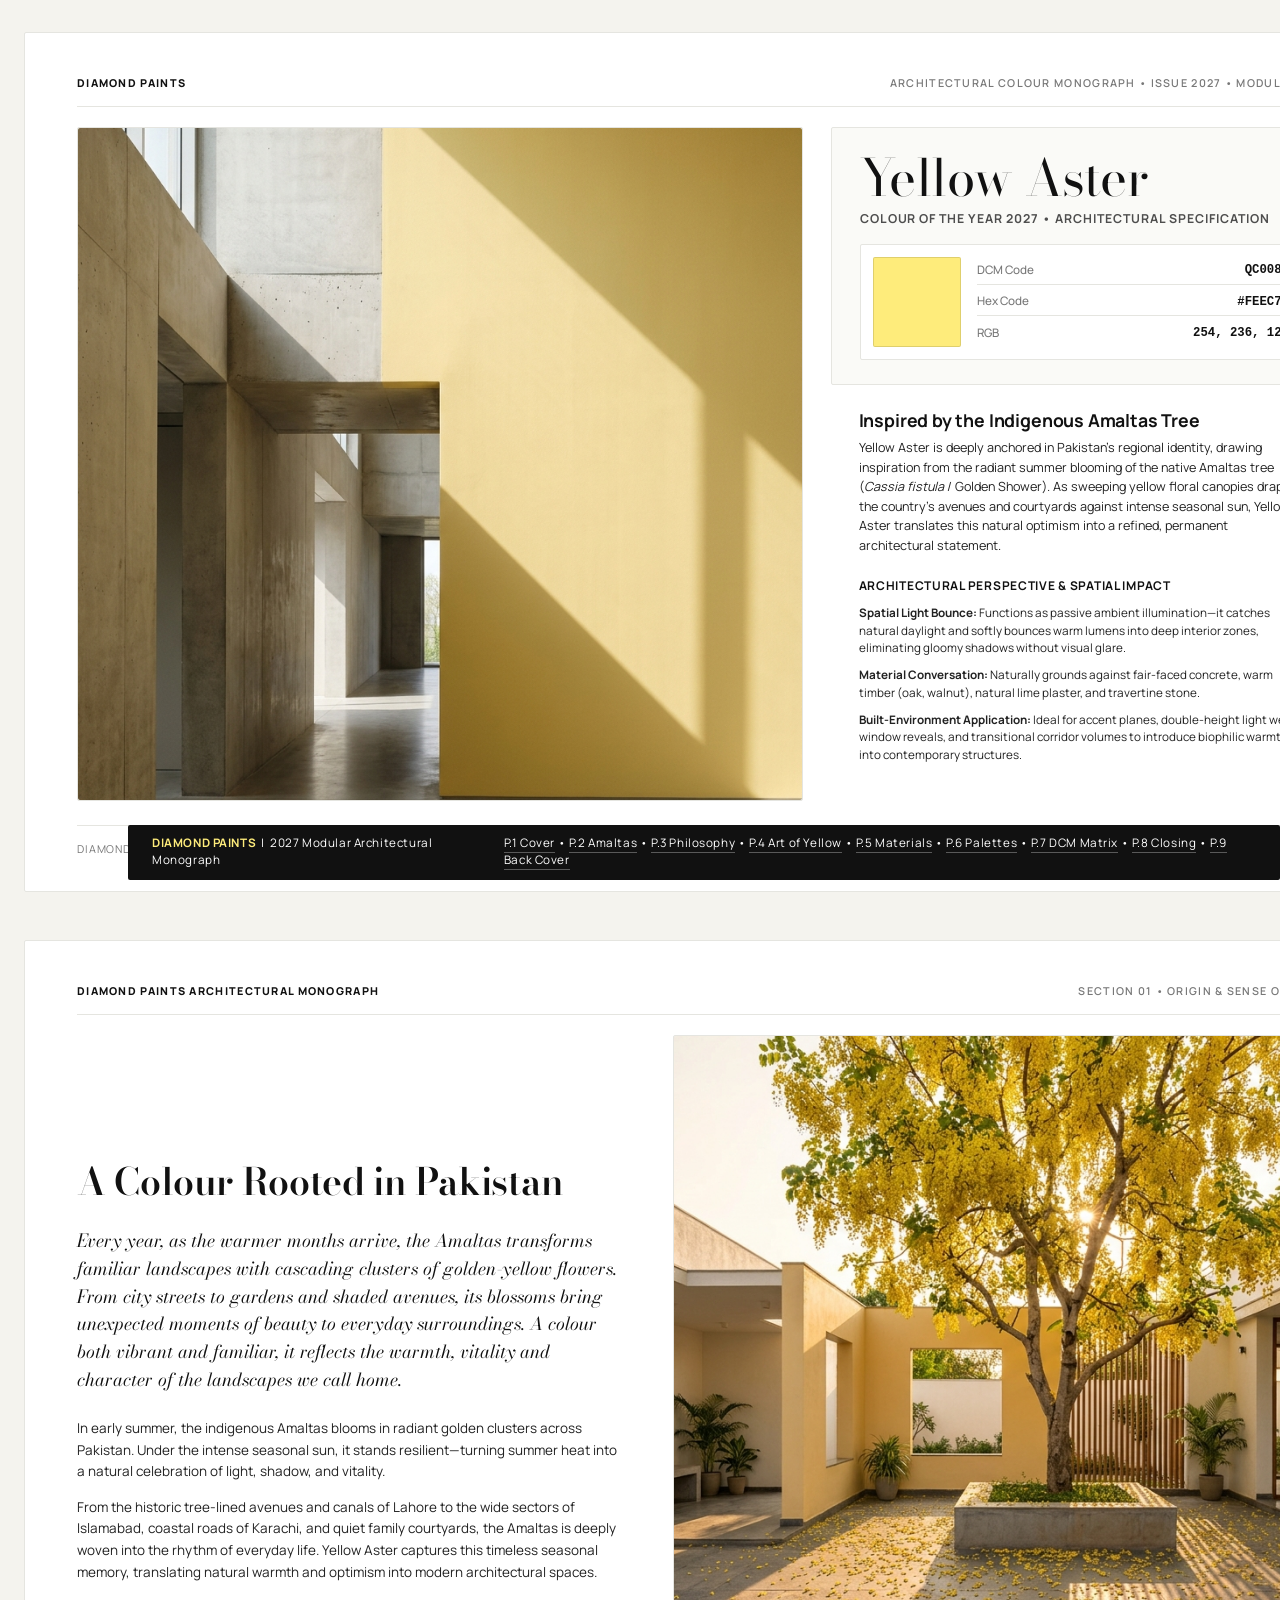
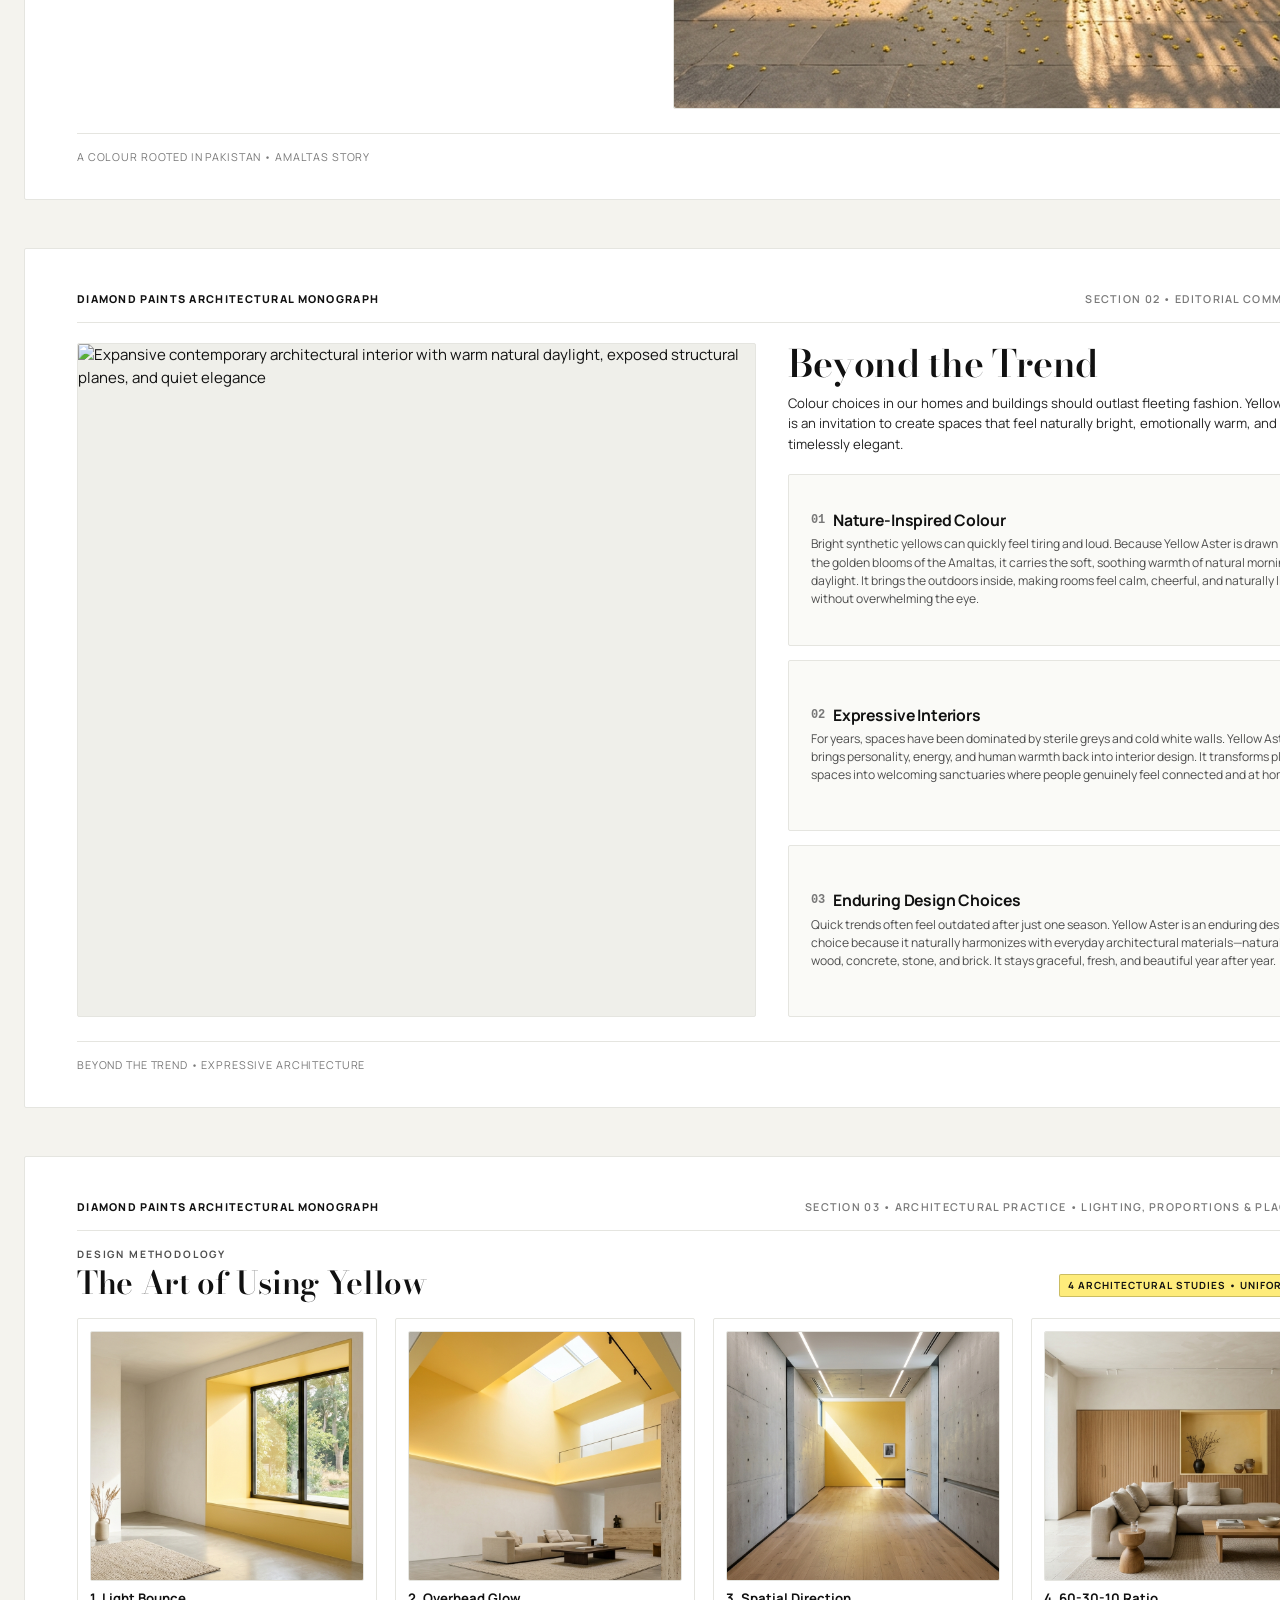
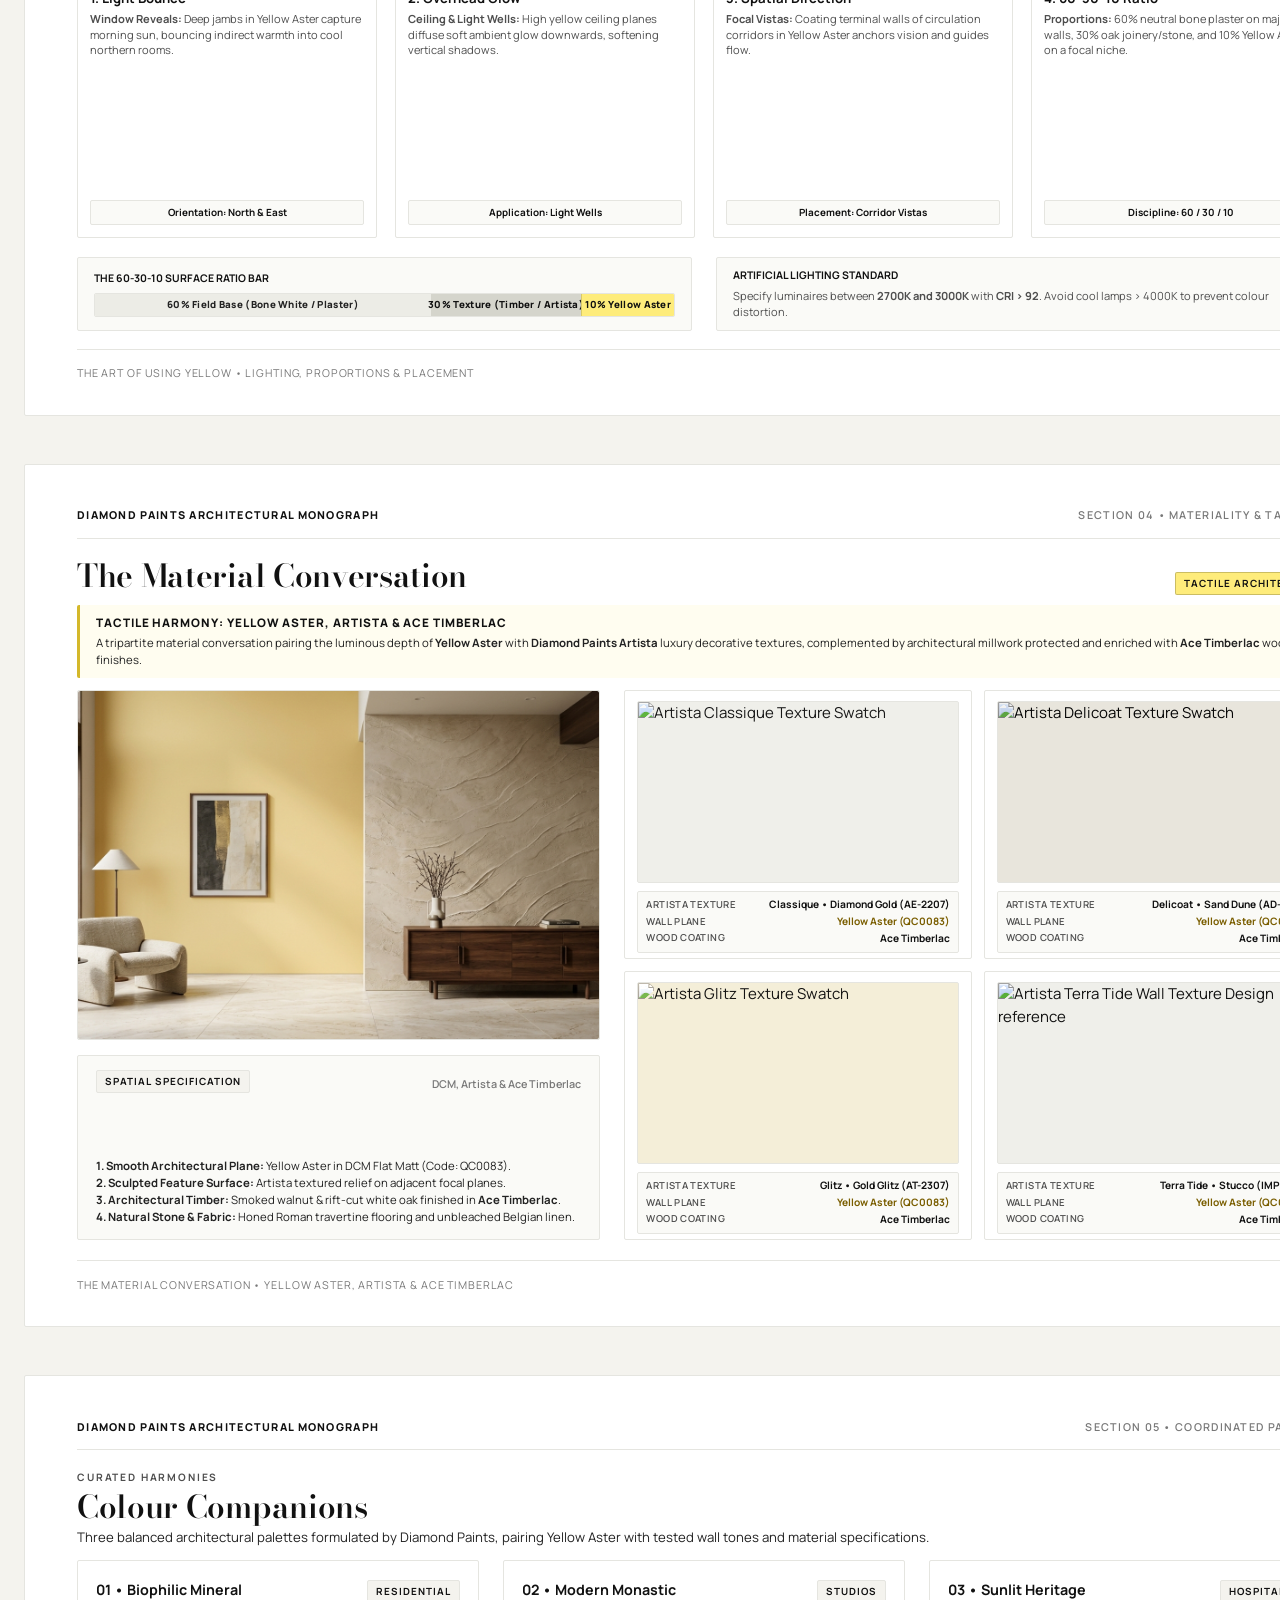
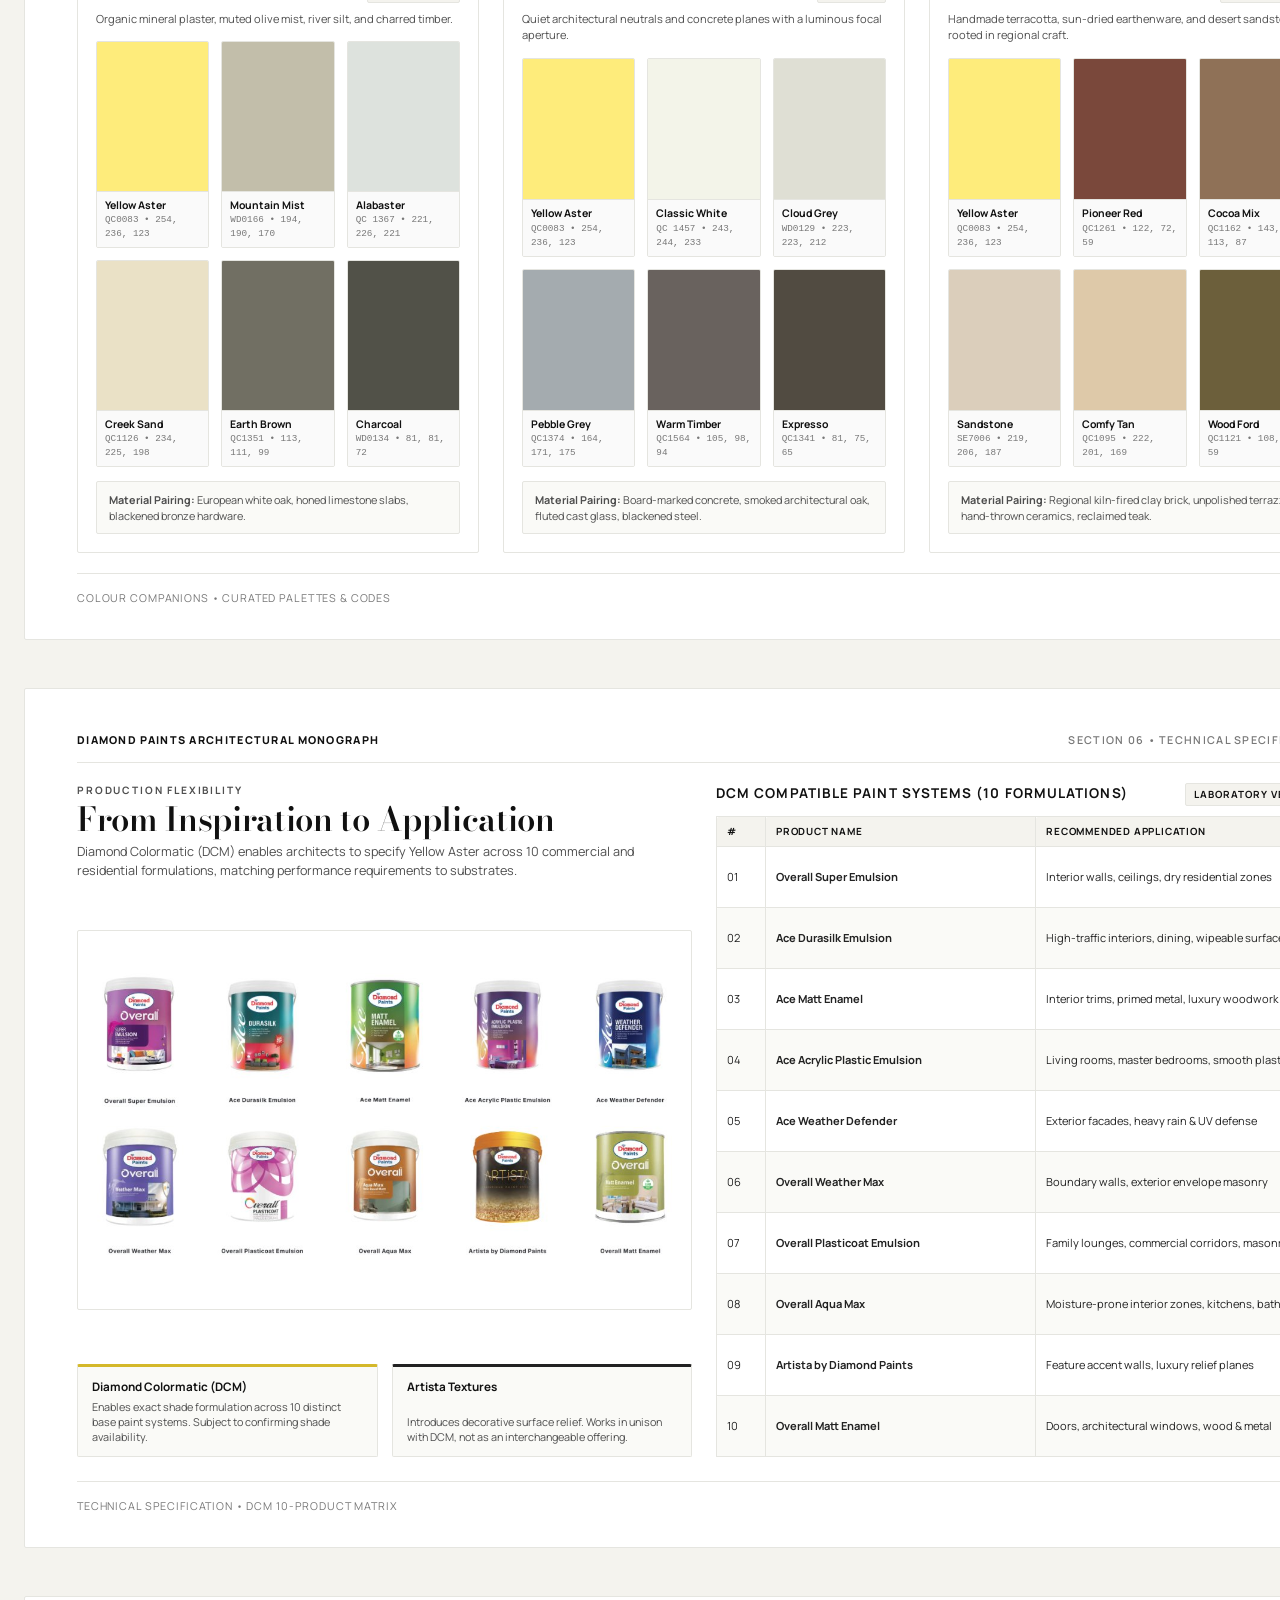
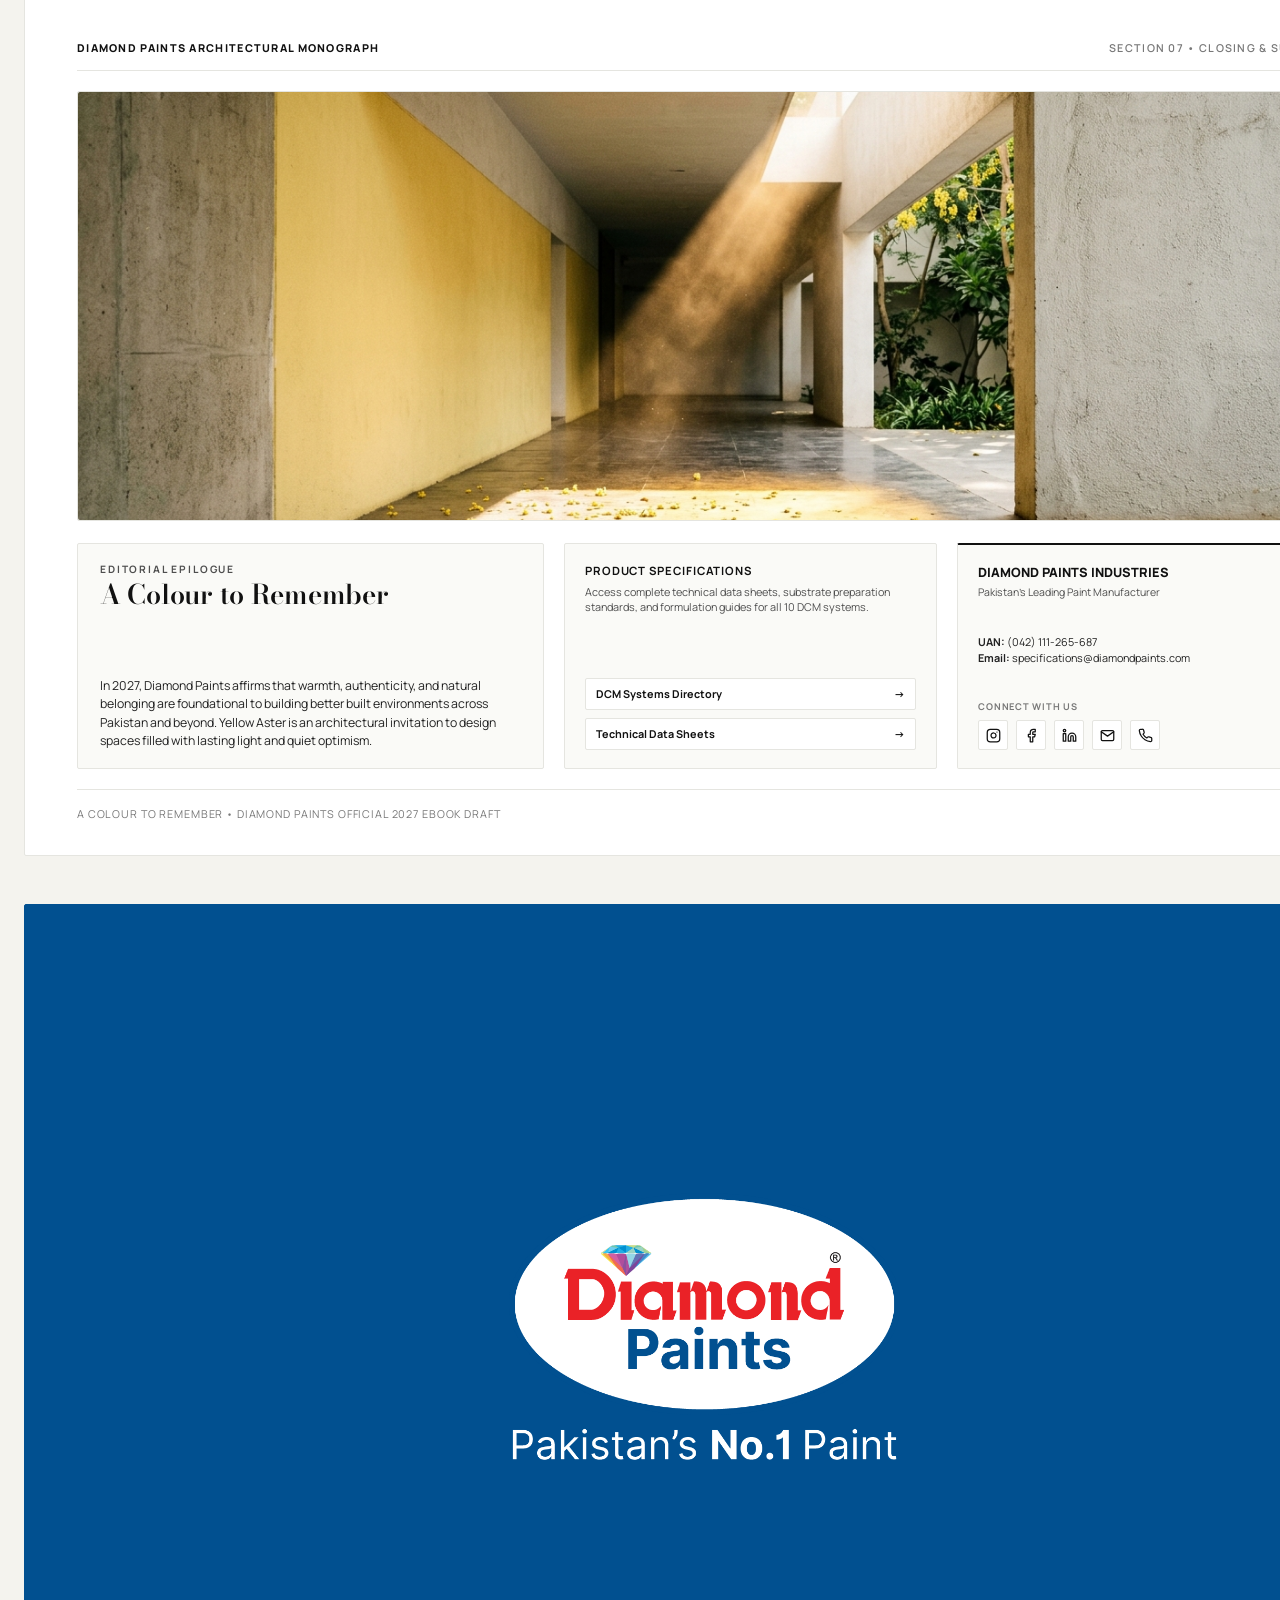
==== commit fdf5eff9: "Update Page 5: Expand Artista finishes with 4-texture matrix, integrate Ace Timberlac, and enlarge v" ====
--- a/index.html
+++ b/index.html
@@ -369,45 +369,129 @@
       <div style="flex-shrink: 0; margin-bottom: 12px;">
         <div style="display: flex; justify-content: space-between; align-items: baseline; margin-bottom: 6px;">
           <h2 style="margin: 0;">The Material Conversation</h2>
-          <span class="spec-badge yellow">Positioning Rule Enforced</span>
+          <span class="spec-badge yellow">Tactile Architecture</span>
         </div>
         <div class="architect-callout" style="border-left-color: var(--yellow-flower-deep); background: #FFFDF0; padding: 10px 16px; margin: 0;">
-          <h4 style="font-size: 0.78rem;">Correct Product Positioning: Artista &mdash; Complementing the Colour</h4>
+          <h4 style="font-size: 0.78rem;">Tactile Harmony: Yellow Aster, Artista &amp; Ace Timberlac</h4>
           <p style="font-size: 0.76rem;">
-            <strong>Yellow Aster is not offered as an Artista texture.</strong> Instead, specify Yellow Aster on a smooth painted wall, paired with an Artista textured wall (e.g., Terra Tide) or architectural feature in the same room. The message is combining colour and texture to create richer interior environments.
+            A tripartite material conversation pairing the luminous depth of <strong>Yellow Aster</strong> with <strong>Diamond Paints Artista</strong> luxury decorative textures, complemented by architectural millwork protected and enriched with <strong>Ace Timberlac</strong> wood finishes.
           </p>
         </div>
       </div>
 
-      <!-- Main Split: Left Image vs Right Stack (Locked Heights: 550px) -->
-      <div style="display: grid; grid-template-columns: 1.45fr 1fr; gap: 28px; height: 550px; align-items: stretch;">
-        <!-- Left: Living Room Render (550px) -->
-        <figure style="height: 550px;">
-          <div class="img-hero-frame" style="height: 550px; width: 100%;">
-            <img src="assets/render-material-conversation.jpg" alt="Interior living room render showing a smooth wall in Yellow Aster paired with an adjacent Artista textured wave stucco wall, smoked walnut, and travertine floor" />
-          </div>
-        </figure>
-
-        <!-- Right: Exactly 2 Height-Aligned Stacked Boxes (550px total) -->
+      <!-- Main Split: Left Image vs Right Expanded Artista Grid (Locked Heights: 550px) -->
+      <div style="display: grid; grid-template-columns: 1fr 1.35fr; gap: 24px; height: 550px; align-items: stretch;">
+        <!-- Left: Living Room Render & Material Spec Box (550px total) -->
         <div style="display: flex; flex-direction: column; justify-content: space-between; height: 550px;">
-          <!-- Top: Artista Reference Image Frame -->
-          <figure style="height: 320px; margin-bottom: 20px;">
-            <div class="img-hero-frame" style="height: 320px; width: 100%;">
-              <img src="https://images.openai.com/static-rsc-4/kU7XF5dQpGTr8963zEDglhnfaS8AmP3YCZ8J7GLK_lsOkjI3CpZFHC4VEKpls1S8Ulh7QLNfwQ-r7Ex87ztiDkLBQVtkZQwd9BOqtbhbV3-_hDsVWM-YxFghyYN6_B9a4vs_47fAmKlNdKcnWcG7FqH52dDZFqo0TEarD2QTncw?purpose=inline" alt="Artista Terra Tide Wall Texture Design reference" />
+          <figure style="height: 350px;">
+            <div class="img-hero-frame" style="height: 350px; width: 100%;">
+              <img src="assets/render-material-conversation.jpg" alt="Interior living room render showing a smooth wall in Yellow Aster paired with an adjacent Artista textured wave stucco wall, smoked walnut, and travertine floor" />
             </div>
           </figure>
 
-          <!-- Bottom: Material Palette Spec Box matching bottom baseline -->
-          <div class="data-box" style="height: 210px; justify-content: space-between; padding: 18px 22px;">
+          <div class="data-box" style="height: 185px; justify-content: space-between; padding: 14px 18px;">
             <div style="display: flex; justify-content: space-between; align-items: center;">
-              <span class="spec-badge" style="display: inline-block; width: fit-content;">Tactile Companions</span>
-              <span style="font-size: 0.72rem; color: var(--neutral-mid); font-weight: 600;">DCM &amp; Artista Integration</span>
-            </div>
-            <div style="font-size: 0.78rem; color: var(--charcoal); line-height: 1.55;">
-              <strong>1. Smooth Painted Plane:</strong> Yellow Aster in DCM Flat Matt.<br>
-              <strong>2. Artista Accent:</strong> Terra Tide stucco on adjacent feature plane.<br>
-              <strong>3. Architectural Timber:</strong> Smoked walnut &amp; rift-cut white oak.<br>
-              <strong>4. Natural Stone:</strong> Honed Roman travertine &amp; grey sandstone.
+              <span class="spec-badge" style="display: inline-block; width: fit-content;">Spatial Specification</span>
+              <span style="font-size: 0.72rem; color: var(--neutral-mid); font-weight: 600;">DCM, Artista &amp; Ace Timberlac</span>
+            </div>
+            <div style="font-size: 0.76rem; color: var(--charcoal); line-height: 1.5;">
+              <strong>1. Smooth Architectural Plane:</strong> Yellow Aster in DCM Flat Matt (Code: QC0083).<br>
+              <strong>2. Sculpted Feature Surface:</strong> Artista textured relief on adjacent focal planes.<br>
+              <strong>3. Architectural Timber:</strong> Smoked walnut &amp; rift-cut white oak finished in <strong>Ace Timberlac</strong>.<br>
+              <strong>4. Natural Stone &amp; Fabric:</strong> Honed Roman travertine flooring and unbleached Belgian linen.
+            </div>
+          </div>
+        </div>
+
+        <!-- Right: Expanded Artista Textures Showcase (550px total) -->
+        <div style="height: 550px;">
+          <div class="artista-grid-2x2">
+            <!-- Variation 1: Artista Classique -->
+            <div class="artista-texture-card">
+              <div class="artista-img-box">
+                <!-- Replace src with assets/artista-classique.jpg when available -->
+                <img src="https://images.openai.com/static-rsc-4/kU7XF5dQpGTr8963zEDglhnfaS8AmP3YCZ8J7GLK_lsOkjI3CpZFHC4VEKpls1S8Ulh7QLNfwQ-r7Ex87ztiDkLBQVtkZQwd9BOqtbhbV3-_hDsVWM-YxFghyYN6_B9a4vs_47fAmKlNdKcnWcG7FqH52dDZFqo0TEarD2QTncw?purpose=inline" alt="Artista Classique Texture Swatch" style="filter: brightness(1.05) contrast(0.95);" />
+              </div>
+              <div class="triad-spec">
+                <div class="triad-spec-row">
+                  <span class="triad-spec-label">Artista Texture</span>
+                  <span class="triad-spec-val">Classique &bull; Diamond Gold (AE-2207)</span>
+                </div>
+                <div class="triad-spec-row">
+                  <span class="triad-spec-label">Wall Plane</span>
+                  <span class="triad-spec-val" style="color: #7A5E00;">Yellow Aster (QC0083)</span>
+                </div>
+                <div class="triad-spec-row">
+                  <span class="triad-spec-label">Wood Coating</span>
+                  <span class="triad-spec-val">Ace Timberlac</span>
+                </div>
+              </div>
+            </div>
+
+            <!-- Variation 2: Artista Delicoat -->
+            <div class="artista-texture-card">
+              <div class="artista-img-box" style="background: #E8E5DC;">
+                <!-- Replace src with assets/artista-delicoat.jpg when available -->
+                <img src="https://images.openai.com/static-rsc-4/kU7XF5dQpGTr8963zEDglhnfaS8AmP3YCZ8J7GLK_lsOkjI3CpZFHC4VEKpls1S8Ulh7QLNfwQ-r7Ex87ztiDkLBQVtkZQwd9BOqtbhbV3-_hDsVWM-YxFghyYN6_B9a4vs_47fAmKlNdKcnWcG7FqH52dDZFqo0TEarD2QTncw?purpose=inline" alt="Artista Delicoat Texture Swatch" style="filter: grayscale(0.2) contrast(1.1) brightness(0.95);" />
+              </div>
+              <div class="triad-spec">
+                <div class="triad-spec-row">
+                  <span class="triad-spec-label">Artista Texture</span>
+                  <span class="triad-spec-val">Delicoat &bull; Sand Dune (AD-2102)</span>
+                </div>
+                <div class="triad-spec-row">
+                  <span class="triad-spec-label">Wall Plane</span>
+                  <span class="triad-spec-val" style="color: #7A5E00;">Yellow Aster (QC0083)</span>
+                </div>
+                <div class="triad-spec-row">
+                  <span class="triad-spec-label">Wood Coating</span>
+                  <span class="triad-spec-val">Ace Timberlac</span>
+                </div>
+              </div>
+            </div>
+
+            <!-- Variation 3: Artista Glitz -->
+            <div class="artista-texture-card">
+              <div class="artista-img-box" style="background: #F4EED8;">
+                <!-- Replace src with assets/artista-glitz.jpg when available -->
+                <img src="https://images.openai.com/static-rsc-4/kU7XF5dQpGTr8963zEDglhnfaS8AmP3YCZ8J7GLK_lsOkjI3CpZFHC4VEKpls1S8Ulh7QLNfwQ-r7Ex87ztiDkLBQVtkZQwd9BOqtbhbV3-_hDsVWM-YxFghyYN6_B9a4vs_47fAmKlNdKcnWcG7FqH52dDZFqo0TEarD2QTncw?purpose=inline" alt="Artista Glitz Texture Swatch" style="filter: sepia(0.25) brightness(1.08);" />
+              </div>
+              <div class="triad-spec">
+                <div class="triad-spec-row">
+                  <span class="triad-spec-label">Artista Texture</span>
+                  <span class="triad-spec-val">Glitz &bull; Gold Glitz (AT-2307)</span>
+                </div>
+                <div class="triad-spec-row">
+                  <span class="triad-spec-label">Wall Plane</span>
+                  <span class="triad-spec-val" style="color: #7A5E00;">Yellow Aster (QC0083)</span>
+                </div>
+                <div class="triad-spec-row">
+                  <span class="triad-spec-label">Wood Coating</span>
+                  <span class="triad-spec-val">Ace Timberlac</span>
+                </div>
+              </div>
+            </div>
+
+            <!-- Variation 4: Artista Terra Tide -->
+            <div class="artista-texture-card">
+              <div class="artista-img-box">
+                <!-- Artista Terra Tide reference -->
+                <img src="https://images.openai.com/static-rsc-4/kU7XF5dQpGTr8963zEDglhnfaS8AmP3YCZ8J7GLK_lsOkjI3CpZFHC4VEKpls1S8Ulh7QLNfwQ-r7Ex87ztiDkLBQVtkZQwd9BOqtbhbV3-_hDsVWM-YxFghyYN6_B9a4vs_47fAmKlNdKcnWcG7FqH52dDZFqo0TEarD2QTncw?purpose=inline" alt="Artista Terra Tide Wall Texture Design reference" />
+              </div>
+              <div class="triad-spec">
+                <div class="triad-spec-row">
+                  <span class="triad-spec-label">Artista Texture</span>
+                  <span class="triad-spec-val">Terra Tide &bull; Stucco (IMP1008)</span>
+                </div>
+                <div class="triad-spec-row">
+                  <span class="triad-spec-label">Wall Plane</span>
+                  <span class="triad-spec-val" style="color: #7A5E00;">Yellow Aster (QC0083)</span>
+                </div>
+                <div class="triad-spec-row">
+                  <span class="triad-spec-label">Wood Coating</span>
+                  <span class="triad-spec-val">Ace Timberlac</span>
+                </div>
+              </div>
             </div>
           </div>
         </div>
@@ -415,7 +499,7 @@
     </div>
 
     <footer class="page-footer">
-      <div>The Material Conversation &bull; Yellow Aster &amp; Artista</div>
+      <div>The Material Conversation &bull; Yellow Aster, Artista &amp; Ace Timberlac</div>
       <div class="page-number">05</div>
     </footer>
   </section>
@@ -450,7 +534,7 @@
               <strong style="font-size: 0.95rem; color: var(--ink);">01 &bull; Biophilic Mineral</strong>
               <span class="spec-badge">Residential</span>
             </div>
-            <p style="font-size: 0.74rem; color: var(--slate); margin: 0;">Organic earth, river silt, and foliage tones.</p>
+            <p style="font-size: 0.74rem; color: var(--slate); margin: 0;">Organic mineral plaster, muted olive mist, river silt, and charred timber.</p>
           </div>
 
           <div class="palette-swatches-grid-6">
@@ -459,30 +543,30 @@
               <div class="palette-swatch-info"><span class="name">Yellow Aster</span><span class="code">QC0083 &bull; 254, 236, 123</span></div>
             </div>
             <div class="palette-swatch-item">
-              <div class="palette-swatch-box" style="background-color: #A4C77B;"></div>
-              <div class="palette-swatch-info"><span class="name">Green Aspen</span><span class="code">QC1003 &bull; 164, 199, 123</span></div>
+              <div class="palette-swatch-box" style="background-color: #C2BEAA;"></div>
+              <div class="palette-swatch-info"><span class="name">Mountain Mist</span><span class="code">WD0166 &bull; 194, 190, 170</span></div>
             </div>
             <div class="palette-swatch-item">
               <div class="palette-swatch-box" style="background-color: #DDE2DD;"></div>
-              <div class="palette-swatch-info"><span class="name">Alabaster</span><span class="code">QC1367 &bull; 221, 226, 221</span></div>
+              <div class="palette-swatch-info"><span class="name">Alabaster</span><span class="code">QC 1367 &bull; 221, 226, 221</span></div>
             </div>
             <div class="palette-swatch-item">
               <div class="palette-swatch-box" style="background-color: #EAE1C6;"></div>
               <div class="palette-swatch-info"><span class="name">Creek Sand</span><span class="code">QC1126 &bull; 234, 225, 198</span></div>
             </div>
             <div class="palette-swatch-item">
-              <div class="palette-swatch-box" style="background-color: #B1A293;"></div>
-              <div class="palette-swatch-info"><span class="name">Bracken Brown</span><span class="code">QC1334 &bull; 177, 162, 147</span></div>
-            </div>
-            <div class="palette-swatch-item">
-              <div class="palette-swatch-box" style="background-color: #2B6B40;"></div>
-              <div class="palette-swatch-info"><span class="name">Inviting Green</span><span class="code">QC0901 &bull; 43, 107, 64</span></div>
+              <div class="palette-swatch-box" style="background-color: #716F63;"></div>
+              <div class="palette-swatch-info"><span class="name">Earth Brown</span><span class="code">QC1351 &bull; 113, 111, 99</span></div>
+            </div>
+            <div class="palette-swatch-item">
+              <div class="palette-swatch-box" style="background-color: #515148;"></div>
+              <div class="palette-swatch-info"><span class="name">Charcoal</span><span class="code">WD0134 &bull; 81, 81, 72</span></div>
             </div>
           </div>
 
           <div class="data-box" style="padding: 10px 12px; margin: 0; flex-shrink: 0;">
             <div style="font-size: 0.72rem; color: var(--slate); line-height: 1.45;">
-              <strong>Material Pairing:</strong> European white oak, honed limestone slabs, brushed bronze hardware.
+              <strong>Material Pairing:</strong> European white oak, honed limestone slabs, blackened bronze hardware.
             </div>
           </div>
         </div>
@@ -494,7 +578,7 @@
               <strong style="font-size: 0.95rem; color: var(--ink);">02 &bull; Modern Monastic</strong>
               <span class="spec-badge">Studios</span>
             </div>
-            <p style="font-size: 0.74rem; color: var(--slate); margin: 0;">Quiet architectural neutrals with a luminous focal plane.</p>
+            <p style="font-size: 0.74rem; color: var(--slate); margin: 0;">Quiet architectural neutrals and concrete planes with a luminous focal aperture.</p>
           </div>
 
           <div class="palette-swatches-grid-6">
@@ -503,30 +587,30 @@
               <div class="palette-swatch-info"><span class="name">Yellow Aster</span><span class="code">QC0083 &bull; 254, 236, 123</span></div>
             </div>
             <div class="palette-swatch-item">
-              <div class="palette-swatch-box" style="background-color: #D7D3C9;"></div>
-              <div class="palette-swatch-info"><span class="name">Glacier Gray</span><span class="code">QC1346 &bull; 215, 211, 201</span></div>
+              <div class="palette-swatch-box" style="background-color: #F3F4E9;"></div>
+              <div class="palette-swatch-info"><span class="name">Classic White</span><span class="code">QC 1457 &bull; 243, 244, 233</span></div>
+            </div>
+            <div class="palette-swatch-item">
+              <div class="palette-swatch-box" style="background-color: #DFDFD4;"></div>
+              <div class="palette-swatch-info"><span class="name">Cloud Grey</span><span class="code">WD0129 &bull; 223, 223, 212</span></div>
             </div>
             <div class="palette-swatch-item">
               <div class="palette-swatch-box" style="background-color: #A4ABAF;"></div>
               <div class="palette-swatch-info"><span class="name">Pebble Grey</span><span class="code">QC1374 &bull; 164, 171, 175</span></div>
             </div>
             <div class="palette-swatch-item">
+              <div class="palette-swatch-box" style="background-color: #69625E;"></div>
+              <div class="palette-swatch-info"><span class="name">Warm Timber</span><span class="code">QC1564 &bull; 105, 98, 94</span></div>
+            </div>
+            <div class="palette-swatch-item">
               <div class="palette-swatch-box" style="background-color: #514B41;"></div>
               <div class="palette-swatch-info"><span class="name">Expresso</span><span class="code">QC1341 &bull; 81, 75, 65</span></div>
             </div>
-            <div class="palette-swatch-item">
-              <div class="palette-swatch-box" style="background-color: #CDBE9D;"></div>
-              <div class="palette-swatch-info"><span class="name">Terrace Stone</span><span class="code">QC1134 &bull; 205, 190, 157</span></div>
-            </div>
-            <div class="palette-swatch-item">
-              <div class="palette-swatch-box" style="background-color: #807C70;"></div>
-              <div class="palette-swatch-info"><span class="name">Oyster Grey</span><span class="code">QC1343 &bull; 128, 124, 112</span></div>
-            </div>
           </div>
 
           <div class="data-box" style="padding: 10px 12px; margin: 0; flex-shrink: 0;">
             <div style="font-size: 0.72rem; color: var(--slate); line-height: 1.45;">
-              <strong>Material Pairing:</strong> Board-marked concrete, blackened steel reveals, fluted cast glass.
+              <strong>Material Pairing:</strong> Board-marked concrete, smoked architectural oak, fluted cast glass, blackened steel.
             </div>
           </div>
         </div>
@@ -538,7 +622,7 @@
               <strong style="font-size: 0.95rem; color: var(--ink);">03 &bull; Sunlit Heritage</strong>
               <span class="spec-badge">Hospitality</span>
             </div>
-            <p style="font-size: 0.74rem; color: var(--slate); margin: 0;">Terracotta and warm ochres rooted in regional brick craft.</p>
+            <p style="font-size: 0.74rem; color: var(--slate); margin: 0;">Handmade terracotta, sun-dried earthenware, and desert sandstone rooted in regional craft.</p>
           </div>
 
           <div class="palette-swatches-grid-6">
@@ -551,18 +635,18 @@
               <div class="palette-swatch-info"><span class="name">Pioneer Red</span><span class="code">QC1261 &bull; 122, 72, 59</span></div>
             </div>
             <div class="palette-swatch-item">
-              <div class="palette-swatch-box" style="background-color: #E57933;"></div>
-              <div class="palette-swatch-info"><span class="name">Sun Baked</span><span class="code">QC0311 &bull; 229, 121, 51</span></div>
+              <div class="palette-swatch-box" style="background-color: #8F7157;"></div>
+              <div class="palette-swatch-info"><span class="name">Cocoa Mix</span><span class="code">QC1162 &bull; 143, 113, 87</span></div>
+            </div>
+            <div class="palette-swatch-item">
+              <div class="palette-swatch-box" style="background-color: #DBCEBB;"></div>
+              <div class="palette-swatch-info"><span class="name">Sandstone</span><span class="code">SE7006 &bull; 219, 206, 187</span></div>
             </div>
             <div class="palette-swatch-item">
               <div class="palette-swatch-box" style="background-color: #DEC9A9;"></div>
               <div class="palette-swatch-info"><span class="name">Comfy Tan</span><span class="code">QC1095 &bull; 222, 201, 169</span></div>
             </div>
             <div class="palette-swatch-item">
-              <div class="palette-swatch-box" style="background-color: #89734B;"></div>
-              <div class="palette-swatch-info"><span class="name">Tracking Tan</span><span class="code">QC1131 &bull; 137, 115, 75</span></div>
-            </div>
-            <div class="palette-swatch-item">
               <div class="palette-swatch-box" style="background-color: #6C5F3B;"></div>
               <div class="palette-swatch-info"><span class="name">Wood Ford</span><span class="code">QC1121 &bull; 108, 95, 59</span></div>
             </div>
@@ -570,7 +654,7 @@
 
           <div class="data-box" style="padding: 10px 12px; margin: 0; flex-shrink: 0;">
             <div style="font-size: 0.72rem; color: var(--slate); line-height: 1.45;">
-              <strong>Material Pairing:</strong> Handmade clay tiles, heritage brickwork, unpolished terrazzo floors.
+              <strong>Material Pairing:</strong> Regional kiln-fired clay brick, unpolished terrazzo, hand-thrown ceramics, reclaimed teak.
             </div>
           </div>
         </div>
--- a/styles.css
+++ b/styles.css
@@ -590,6 +590,104 @@
   max-width: 85%;
   height: auto;
   display: block;
+}
+
+/* Artista Textured Finishes Grid & Cards (Page 5 Expanded Section) */
+.artista-grid-2x2 {
+  display: grid;
+  grid-template-columns: 1fr 1fr;
+  grid-template-rows: 1fr 1fr;
+  gap: 12px;
+  height: 100%;
+}
+
+.artista-texture-card {
+  border: 1px solid var(--border-hairline);
+  border-radius: var(--radius);
+  background: #FFFFFF;
+  padding: 10px 12px;
+  display: flex;
+  flex-direction: column;
+  justify-content: space-between;
+  height: 100%;
+  overflow: hidden;
+}
+
+.artista-texture-card .artista-img-box {
+  width: 100%;
+  height: 182px;
+  border-radius: var(--radius);
+  border: 1px solid var(--border-hairline);
+  overflow: hidden;
+  background-color: #EFEFEA;
+  margin-bottom: 8px;
+  flex-shrink: 0;
+  position: relative;
+}
+
+.artista-texture-card .artista-img-box img {
+  width: 100%;
+  height: 100%;
+  object-fit: cover;
+  display: block;
+}
+
+.artista-texture-card .artista-card-header {
+  display: flex;
+  justify-content: space-between;
+  align-items: baseline;
+  margin-bottom: 6px;
+}
+
+.artista-texture-card h4 {
+  font-size: 0.82rem;
+  font-weight: 700;
+  color: var(--ink);
+  margin: 0;
+}
+
+.artista-texture-card .artista-code {
+  font-size: 0.67rem;
+  font-weight: 700;
+  font-family: monospace, monospace;
+  color: var(--charcoal);
+  background: var(--canvas-bg);
+  padding: 2px 6px;
+  border-radius: var(--radius);
+  border: 1px solid var(--border-hairline);
+}
+
+.artista-texture-card .triad-spec {
+  display: flex;
+  flex-direction: column;
+  gap: 3px;
+  font-size: 0.70rem;
+  line-height: 1.35;
+  color: var(--charcoal);
+  background: #FAFAF7;
+  padding: 6px 8px;
+  border: 1px solid var(--border-hairline);
+  border-radius: var(--radius);
+}
+
+.artista-texture-card .triad-spec-row {
+  display: flex;
+  justify-content: space-between;
+  align-items: center;
+}
+
+.artista-texture-card .triad-spec-label {
+  color: var(--slate);
+  font-size: 0.64rem;
+  text-transform: uppercase;
+  letter-spacing: 0.04em;
+  font-weight: 600;
+}
+
+.artista-texture-card .triad-spec-val {
+  font-weight: 700;
+  color: var(--ink);
+  font-size: 0.68rem;
 }
 
 /* Floating Navigation Controls */
